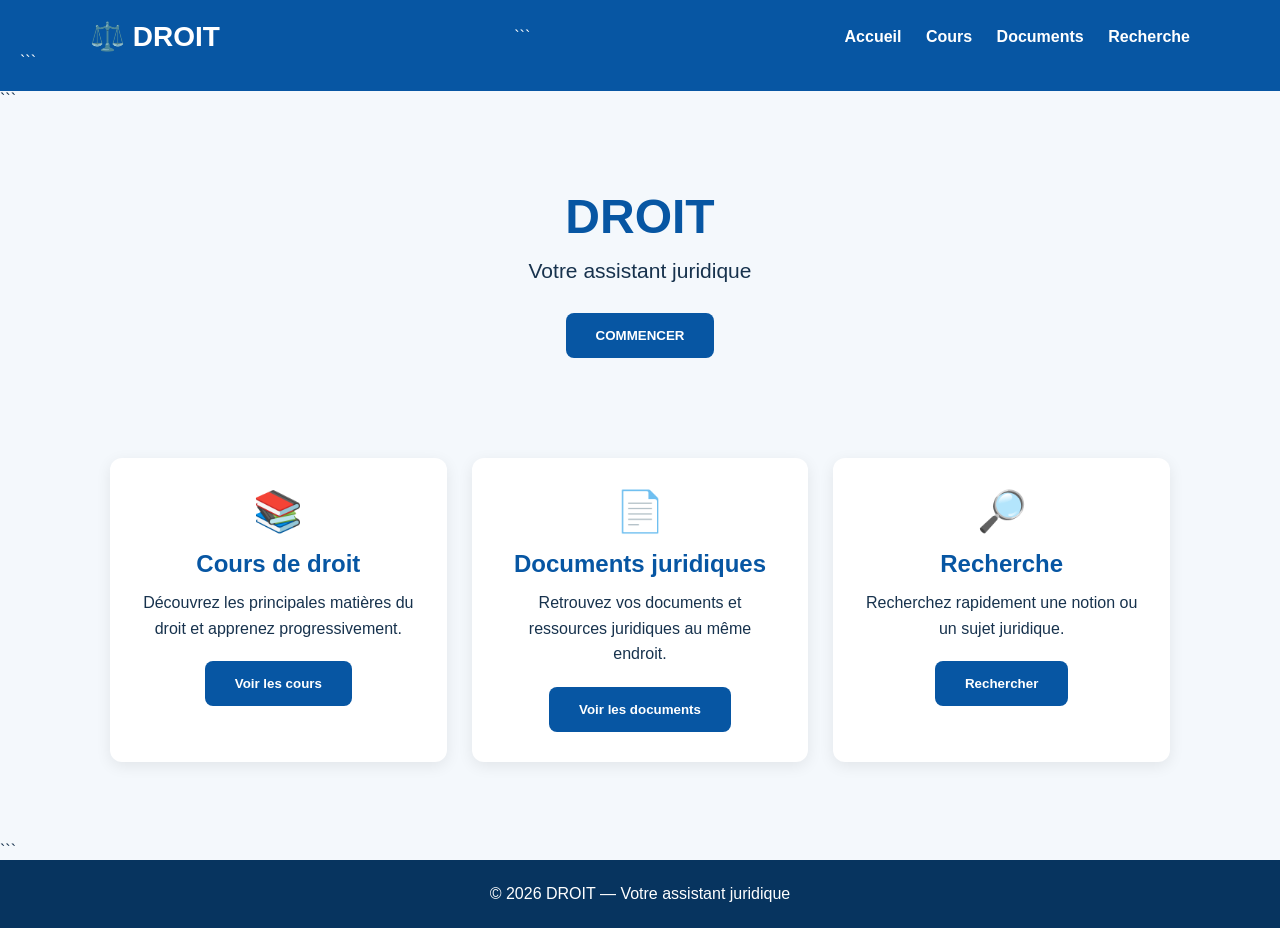
==== index.html @ 043af94f "Create index.html" ====
<!DOCTYPE html>

<html lang="fr">
<head>
  <meta charset="UTF-8">
  <meta name="viewport" content="width=device-width, initial-scale=1.0">
  <title>DROIT - Votre assistant juridique</title>

  <style>
    * {
      box-sizing: border-box;
      margin: 0;
      padding: 0;
    }

    body {
      font-family: Arial, sans-serif;
      background: #f4f8fc;
      color: #17324d;
    }

    header {
      background: #0756a3;
      color: white;
      padding: 20px;
    }

    nav {
      max-width: 1100px;
      margin: auto;
      display: flex;
      justify-content: space-between;
      align-items: center;
    }

    .logo {
      font-size: 28px;
      font-weight: bold;
    }

    nav a {
      color: white;
      text-decoration: none;
      margin-left: 20px;
      font-weight: bold;
    }

    .hero {
      max-width: 1100px;
      margin: auto;
      padding: 80px 20px;
      text-align: center;
    }

    .hero h1 {
      font-size: 48px;
      color: #0756a3;
      margin-bottom: 15px;
    }

    .hero p {
      font-size: 21px;
      margin-bottom: 30px;
    }

    .button {
      display: inline-block;
      background: #0756a3;
      color: white;
      padding: 15px 30px;
      border-radius: 8px;
      text-decoration: none;
      font-weight: bold;
      cursor: pointer;
      border: none;
    }

    .button:hover {
      background: #043d75;
    }

    .sections {
      max-width: 1100px;
      margin: 0 auto 60px;
      padding: 20px;
      display: grid;
      grid-template-columns: repeat(3, 1fr);
      gap: 25px;
    }

    .card {
      background: white;
      padding: 30px;
      border-radius: 12px;
      box-shadow: 0 4px 15px rgba(0,0,0,0.08);
      text-align: center;
    }

    .card .icon {
      font-size: 40px;
      margin-bottom: 15px;
    }

    .card h2 {
      color: #0756a3;
      margin-bottom: 12px;
    }

    .card p {
      line-height: 1.6;
      margin-bottom: 20px;
    }

    footer {
      background: #07345f;
      color: white;
      text-align: center;
      padding: 25px;
    }

    @media (max-width: 700px) {
      nav {
        flex-direction: column;
        gap: 15px;
      }

      nav a {
        margin: 0 8px;
      }

      .hero {
        padding: 55px 20px;
      }

      .hero h1 {
        font-size: 36px;
      }

      .hero p {
        font-size: 18px;
      }

      .sections {
        grid-template-columns: 1fr;
      }
    }
  </style>

</head>

<body>

  <header>
    <nav>
      <div class="logo">⚖️ DROIT</div>

```
  <div>
    <a href="#accueil">Accueil</a>
    <a href="#cours">Cours</a>
    <a href="#documents">Documents</a>
    <a href="#recherche">Recherche</a>
  </div>
</nav>
```

  </header>

  <main>

```
<section class="hero" id="accueil">
  <h1>DROIT</h1>
  <p>Votre assistant juridique</p>

  <button class="button" onclick="commencer()">
    COMMENCER
  </button>
</section>

<section class="sections" id="cours">

  <div class="card">
    <div class="icon">📚</div>
    <h2>Cours de droit</h2>
    <p>
      Découvrez les principales matières du droit
      et apprenez progressivement.
    </p>
    <button class="button" onclick="message('Les cours de droit arrivent bientôt.')">
      Voir les cours
    </button>
  </div>

  <div class="card" id="documents">
    <div class="icon">📄</div>
    <h2>Documents juridiques</h2>
    <p>
      Retrouvez vos documents et ressources juridiques
      au même endroit.
    </p>
    <button class="button" onclick="message('Les documents juridiques arrivent bientôt.')">
      Voir les documents
    </button>
  </div>

  <div class="card" id="recherche">
    <div class="icon">🔎</div>
    <h2>Recherche</h2>
    <p>
      Recherchez rapidement une notion ou un sujet
      juridique.
    </p>
    <button class="button" onclick="message('La recherche sera disponible bientôt.')">
      Rechercher
    </button>
  </div>

</section>
```

  </main>

  <footer>
    <p>© 2026 DROIT — Votre assistant juridique</p>
  </footer>

  <script>
    function commencer() {
      document.getElementById("cours").scrollIntoView({
        behavior: "smooth"
      });
    }

    function message(texte) {
      alert(texte);
    }
  </script>

</body>
</html>
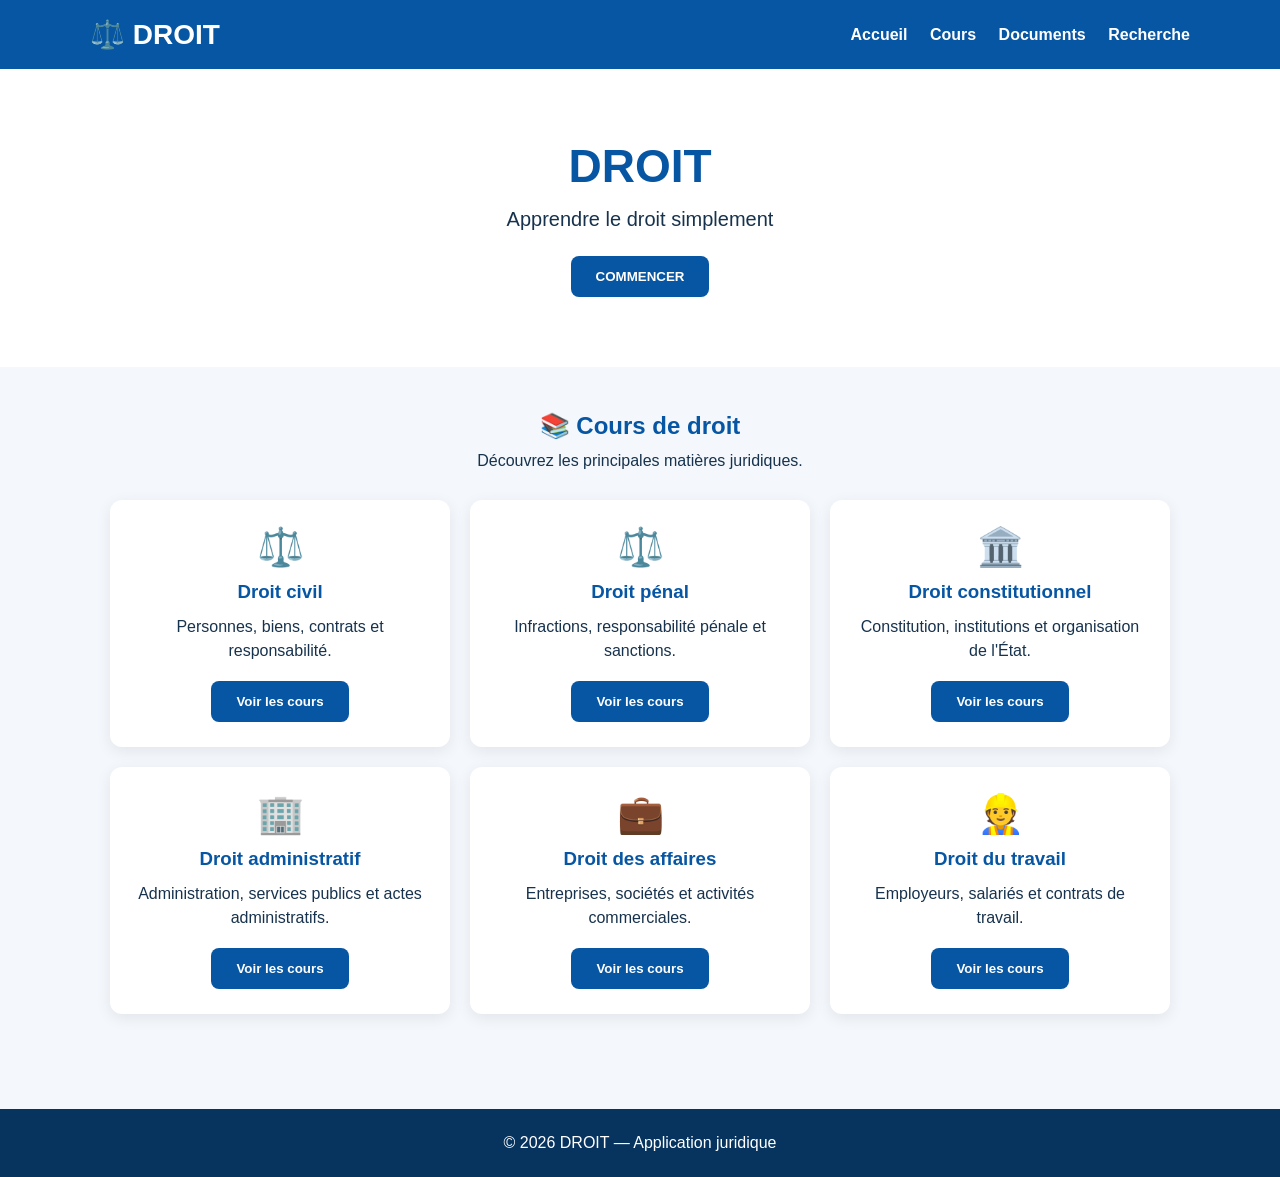
==== commit 948137fc: "Update index.html" ====
--- a/index.html
+++ b/index.html
@@ -2,240 +2,497 @@
 
 <html lang="fr">
 <head>
-  <meta charset="UTF-8">
-  <meta name="viewport" content="width=device-width, initial-scale=1.0">
-  <title>DROIT - Votre assistant juridique</title>
-
-  <style>
-    * {
-      box-sizing: border-box;
-      margin: 0;
-      padding: 0;
-    }
-
-    body {
-      font-family: Arial, sans-serif;
-      background: #f4f8fc;
-      color: #17324d;
-    }
-
-    header {
-      background: #0756a3;
-      color: white;
-      padding: 20px;
-    }
-
-    nav {
-      max-width: 1100px;
-      margin: auto;
-      display: flex;
-      justify-content: space-between;
-      align-items: center;
-    }
-
-    .logo {
-      font-size: 28px;
-      font-weight: bold;
-    }
-
-    nav a {
-      color: white;
-      text-decoration: none;
-      margin-left: 20px;
-      font-weight: bold;
-    }
-
-    .hero {
-      max-width: 1100px;
-      margin: auto;
-      padding: 80px 20px;
-      text-align: center;
-    }
-
-    .hero h1 {
-      font-size: 48px;
-      color: #0756a3;
-      margin-bottom: 15px;
-    }
-
-    .hero p {
-      font-size: 21px;
-      margin-bottom: 30px;
-    }
-
-    .button {
-      display: inline-block;
-      background: #0756a3;
-      color: white;
-      padding: 15px 30px;
-      border-radius: 8px;
-      text-decoration: none;
-      font-weight: bold;
-      cursor: pointer;
-      border: none;
-    }
-
-    .button:hover {
-      background: #043d75;
-    }
-
-    .sections {
-      max-width: 1100px;
-      margin: 0 auto 60px;
-      padding: 20px;
-      display: grid;
-      grid-template-columns: repeat(3, 1fr);
-      gap: 25px;
-    }
-
-    .card {
-      background: white;
-      padding: 30px;
-      border-radius: 12px;
-      box-shadow: 0 4px 15px rgba(0,0,0,0.08);
-      text-align: center;
-    }
-
-    .card .icon {
-      font-size: 40px;
-      margin-bottom: 15px;
-    }
-
-    .card h2 {
-      color: #0756a3;
-      margin-bottom: 12px;
-    }
-
-    .card p {
-      line-height: 1.6;
-      margin-bottom: 20px;
-    }
-
-    footer {
-      background: #07345f;
-      color: white;
-      text-align: center;
-      padding: 25px;
-    }
-
-    @media (max-width: 700px) {
-      nav {
-        flex-direction: column;
-        gap: 15px;
-      }
-
-      nav a {
-        margin: 0 8px;
-      }
-
-      .hero {
-        padding: 55px 20px;
-      }
-
-      .hero h1 {
-        font-size: 36px;
-      }
-
-      .hero p {
-        font-size: 18px;
-      }
-
-      .sections {
-        grid-template-columns: 1fr;
-      }
-    }
-  </style>
+<meta charset="UTF-8">
+<meta name="viewport" content="width=device-width, initial-scale=1.0">
+<title>DROIT - Apprendre le droit</title>
+
+<style>
+* {
+  box-sizing: border-box;
+  margin: 0;
+  padding: 0;
+}
+
+body {
+  font-family: Arial, sans-serif;
+  background: #f4f8fc;
+  color: #17324d;
+}
+
+header {
+  background: #0756a3;
+  color: white;
+  padding: 18px 20px;
+}
+
+nav {
+  max-width: 1100px;
+  margin: auto;
+  display: flex;
+  justify-content: space-between;
+  align-items: center;
+}
+
+.logo {
+  font-size: 28px;
+  font-weight: bold;
+}
+
+nav a {
+  color: white;
+  text-decoration: none;
+  margin-left: 18px;
+  font-weight: bold;
+  cursor: pointer;
+}
+
+.hero {
+  text-align: center;
+  padding: 70px 20px;
+  background: white;
+}
+
+.hero h1 {
+  color: #0756a3;
+  font-size: 46px;
+  margin-bottom: 15px;
+}
+
+.hero p {
+  font-size: 20px;
+  margin-bottom: 25px;
+}
+
+.button {
+  background: #0756a3;
+  color: white;
+  border: none;
+  padding: 13px 25px;
+  border-radius: 8px;
+  font-weight: bold;
+  cursor: pointer;
+}
+
+.button:hover {
+  background: #043d75;
+}
+
+.page {
+  max-width: 1100px;
+  margin: auto;
+  padding: 45px 20px;
+}
+
+.page h2 {
+  color: #0756a3;
+  text-align: center;
+  margin-bottom: 12px;
+}
+
+.page-intro {
+  text-align: center;
+  margin-bottom: 30px;
+}
+
+.subjects {
+  display: grid;
+  grid-template-columns: repeat(3, 1fr);
+  gap: 20px;
+}
+
+.card {
+  background: white;
+  padding: 25px;
+  border-radius: 12px;
+  box-shadow: 0 4px 15px rgba(0,0,0,0.08);
+  text-align: center;
+}
+
+.card .icon {
+  font-size: 38px;
+  margin-bottom: 12px;
+}
+
+.card h3 {
+  color: #0756a3;
+  margin-bottom: 12px;
+}
+
+.card p {
+  line-height: 1.5;
+  margin-bottom: 18px;
+}
+
+.course {
+  display: none;
+  background: white;
+  padding: 30px;
+  border-radius: 12px;
+  box-shadow: 0 4px 15px rgba(0,0,0,0.08);
+}
+
+.course h2 {
+  text-align: left;
+}
+
+.chapter {
+  border-left: 4px solid #0756a3;
+  padding: 15px;
+  margin: 15px 0;
+  background: #f4f8fc;
+  border-radius: 6px;
+}
+
+.chapter h3 {
+  color: #0756a3;
+  margin-bottom: 8px;
+}
+
+.search {
+  max-width: 600px;
+  margin: 0 auto 30px;
+  display: flex;
+}
+
+.search input {
+  flex: 1;
+  padding: 14px;
+  border: 1px solid #ccc;
+  border-radius: 8px 0 0 8px;
+  font-size: 16px;
+}
+
+.search button {
+  border-radius: 0 8px 8px 0;
+}
+
+footer {
+  background: #07345f;
+  color: white;
+  text-align: center;
+  padding: 25px;
+  margin-top: 50px;
+}
+
+@media (max-width: 750px) {
+
+  nav {
+    flex-direction: column;
+    gap: 15px;
+  }
+
+  nav a {
+    margin: 0 7px;
+  }
+
+  .hero h1 {
+    font-size: 36px;
+  }
+
+  .subjects {
+    grid-template-columns: 1fr;
+  }
+
+  .search {
+    flex-direction: column;
+  }
+
+  .search input,
+  .search button {
+    border-radius: 8px;
+    width: 100%;
+    margin-bottom: 8px;
+  }
+}
+</style>
 
 </head>
 
 <body>
 
-  <header>
-    <nav>
-      <div class="logo">⚖️ DROIT</div>
-
-```
-  <div>
-    <a href="#accueil">Accueil</a>
-    <a href="#cours">Cours</a>
-    <a href="#documents">Documents</a>
-    <a href="#recherche">Recherche</a>
-  </div>
+<header>
+<nav>
+<div class="logo">⚖️ DROIT</div>
+
+<div>
+<a onclick="accueil()">Accueil</a>
+<a onclick="cours()">Cours</a>
+<a onclick="documents()">Documents</a>
+<a onclick="recherche()">Recherche</a>
+</div>
+
 </nav>
-```
-
-  </header>
-
-  <main>
-
-```
+</header>
+
+<main>
+
 <section class="hero" id="accueil">
-  <h1>DROIT</h1>
-  <p>Votre assistant juridique</p>
-
-  <button class="button" onclick="commencer()">
-    COMMENCER
-  </button>
+<h1>DROIT</h1>
+<p>Apprendre le droit simplement</p>
+
+<button class="button" onclick="cours()">
+COMMENCER
+</button>
 </section>
 
-<section class="sections" id="cours">
-
-  <div class="card">
-    <div class="icon">📚</div>
-    <h2>Cours de droit</h2>
-    <p>
-      Découvrez les principales matières du droit
-      et apprenez progressivement.
-    </p>
-    <button class="button" onclick="message('Les cours de droit arrivent bientôt.')">
-      Voir les cours
+<section class="page" id="coursPage">
+
+<h2>📚 Cours de droit</h2>
+
+<p class="page-intro">
+Découvrez les principales matières juridiques.
+</p>
+
+<div class="subjects">
+
+<div class="card">
+<div class="icon">⚖️</div>
+<h3>Droit civil</h3>
+<p>Personnes, biens, contrats et responsabilité.</p>
+<button class="button" onclick="ouvrirCours('civil')">Voir les cours</button>
+</div>
+
+<div class="card">
+<div class="icon">⚖️</div>
+<h3>Droit pénal</h3>
+<p>Infractions, responsabilité pénale et sanctions.</p>
+<button class="button" onclick="ouvrirCours('penal')">Voir les cours</button>
+</div>
+
+<div class="card">
+<div class="icon">🏛️</div>
+<h3>Droit constitutionnel</h3>
+<p>Constitution, institutions et organisation de l'État.</p>
+<button class="button" onclick="ouvrirCours('constitutionnel')">Voir les cours</button>
+</div>
+
+<div class="card">
+<div class="icon">🏢</div>
+<h3>Droit administratif</h3>
+<p>Administration, services publics et actes administratifs.</p>
+<button class="button" onclick="ouvrirCours('administratif')">Voir les cours</button>
+</div>
+
+<div class="card">
+<div class="icon">💼</div>
+<h3>Droit des affaires</h3>
+<p>Entreprises, sociétés et activités commerciales.</p>
+<button class="button" onclick="ouvrirCours('affaires')">Voir les cours</button>
+</div>
+
+<div class="card">
+<div class="icon">👷</div>
+<h3>Droit du travail</h3>
+<p>Employeurs, salariés et contrats de travail.</p>
+<button class="button" onclick="ouvrirCours('travail')">Voir les cours</button>
+</div>
+
+</div>
+
+<div class="course" id="courseDetail"></div>
+
+</section>
+
+<section class="page" id="documentsPage" style="display:none;">
+
+<h2>📄 Documents juridiques</h2>
+
+<p class="page-intro">
+Cette section permettra bientôt de consulter des documents juridiques.
+</p>
+
+<div class="card">
+<p>
+Nous ajouterons progressivement des documents et références
+juridiques vérifiés.
+</p>
+</div>
+
+</section>
+
+<section class="page" id="recherchePage" style="display:none;">
+
+<h2>🔎 Recherche juridique</h2>
+
+<p class="page-intro">
+Recherchez une matière ou une notion juridique.
+</p>
+
+<div class="search">
+<input id="searchInput" type="text" placeholder="Exemple : contrat, responsabilité...">
+<button class="button" onclick="rechercher()">Rechercher</button>
+</div>
+
+<div id="resultatRecherche"></div>
+
+</section>
+
+</main>
+
+<footer>
+<p>© 2026 DROIT — Application juridique</p>
+</footer>
+
+<script>
+
+function cacherPages() {
+  document.getElementById("accueil").style.display = "none";
+  document.getElementById("coursPage").style.display = "none";
+  document.getElementById("documentsPage").style.display = "none";
+  document.getElementById("recherchePage").style.display = "none";
+}
+
+function accueil() {
+  cacherPages();
+  document.getElementById("accueil").style.display = "block";
+  window.scrollTo(0,0);
+}
+
+function cours() {
+  cacherPages();
+  document.getElementById("coursPage").style.display = "block";
+  window.scrollTo(0,0);
+}
+
+function documents() {
+  cacherPages();
+  document.getElementById("documentsPage").style.display = "block";
+  window.scrollTo(0,0);
+}
+
+function recherche() {
+  cacherPages();
+  document.getElementById("recherchePage").style.display = "block";
+  window.scrollTo(0,0);
+}
+
+function ouvrirCours(matiere) {
+
+  const detail = document.getElementById("courseDetail");
+
+  let titre = "";
+  let chapitres = [];
+
+  if (matiere === "civil") {
+    titre = "⚖️ Droit civil";
+    chapitres = [
+      "Introduction au droit civil",
+      "Les personnes",
+      "Les biens",
+      "Les obligations",
+      "Les contrats",
+      "La responsabilité civile"
+    ];
+  }
+
+  if (matiere === "penal") {
+    titre = "⚖️ Droit pénal";
+    chapitres = [
+      "Introduction au droit pénal",
+      "Les infractions",
+      "La responsabilité pénale",
+      "Les sanctions",
+      "La procédure pénale"
+    ];
+  }
+
+  if (matiere === "constitutionnel") {
+    titre = "🏛️ Droit constitutionnel";
+    chapitres = [
+      "Introduction au droit constitutionnel",
+      "La Constitution",
+      "Les institutions",
+      "Les pouvoirs de l'État",
+      "Les droits fondamentaux"
+    ];
+  }
+
+  if (matiere === "administratif") {
+    titre = "🏢 Droit administratif";
+    chapitres = [
+      "Introduction au droit administratif",
+      "L'administration",
+      "Les services publics",
+      "Les actes administratifs",
+      "Le contentieux administratif"
+    ];
+  }
+
+  if (matiere === "affaires") {
+    titre = "💼 Droit des affaires";
+    chapitres = [
+      "Introduction au droit des affaires",
+      "Le commerçant",
+      "Les sociétés",
+      "Les contrats commerciaux",
+      "Les activités commerciales"
+    ];
+  }
+
+  if (matiere === "travail") {
+    titre = "👷 Droit du travail";
+    chapitres = [
+      "Introduction au droit du travail",
+      "Le contrat de travail",
+      "Les droits du salarié",
+      "Les obligations de l'employeur",
+      "La fin du contrat de travail"
+    ];
+  }
+
+  let html = "<h2>" + titre + "</h2>";
+
+  html += "<p>Voici les principaux chapitres de cette matière.</p>";
+
+  chapitres.forEach(function(chapitre, index) {
+    html += `
+      <div class="chapter">
+        <h3>Chapitre ${index + 1}</h3>
+        <p>${chapitre}</p>
+        <button class="button" onclick="alert('Le contenu détaillé de ce chapitre sera ajouté prochainement.')">
+          Ouvrir
+        </button>
+      </div>
+    `;
+  });
+
+  html += `
+    <button class="button" onclick="fermerCours()">
+      ← Retour aux matières
     </button>
-  </div>
-
-  <div class="card" id="documents">
-    <div class="icon">📄</div>
-    <h2>Documents juridiques</h2>
-    <p>
-      Retrouvez vos documents et ressources juridiques
-      au même endroit.
-    </p>
-    <button class="button" onclick="message('Les documents juridiques arrivent bientôt.')">
-      Voir les documents
-    </button>
-  </div>
-
-  <div class="card" id="recherche">
-    <div class="icon">🔎</div>
-    <h2>Recherche</h2>
-    <p>
-      Recherchez rapidement une notion ou un sujet
-      juridique.
-    </p>
-    <button class="button" onclick="message('La recherche sera disponible bientôt.')">
-      Rechercher
-    </button>
-  </div>
-
-</section>
-```
-
-  </main>
-
-  <footer>
-    <p>© 2026 DROIT — Votre assistant juridique</p>
-  </footer>
-
-  <script>
-    function commencer() {
-      document.getElementById("cours").scrollIntoView({
-        behavior: "smooth"
-      });
-    }
-
-    function message(texte) {
-      alert(texte);
-    }
-  </script>
+  `;
+
+  detail.innerHTML = html;
+  detail.style.display = "block";
+
+  detail.scrollIntoView({behavior:"smooth"});
+}
+
+function fermerCours() {
+  document.getElementById("courseDetail").style.display = "none";
+}
+
+function rechercher() {
+
+  const texte = document.getElementById("searchInput").value.trim();
+
+  const resultat = document.getElementById("resultatRecherche");
+
+  if (texte === "") {
+    resultat.innerHTML = "<div class='card'><p>Veuillez écrire une recherche.</p></div>";
+    return;
+  }
+
+  resultat.innerHTML = `
+    <div class="card">
+      <h3>🔎 Recherche</h3>
+      <p>Vous avez recherché : <strong>${texte}</strong></p>
+      <p>La recherche juridique complète sera développée dans une prochaine version.</p>
+    </div>
+  `;
+}
+
+</script>
 
 </body>
 </html>
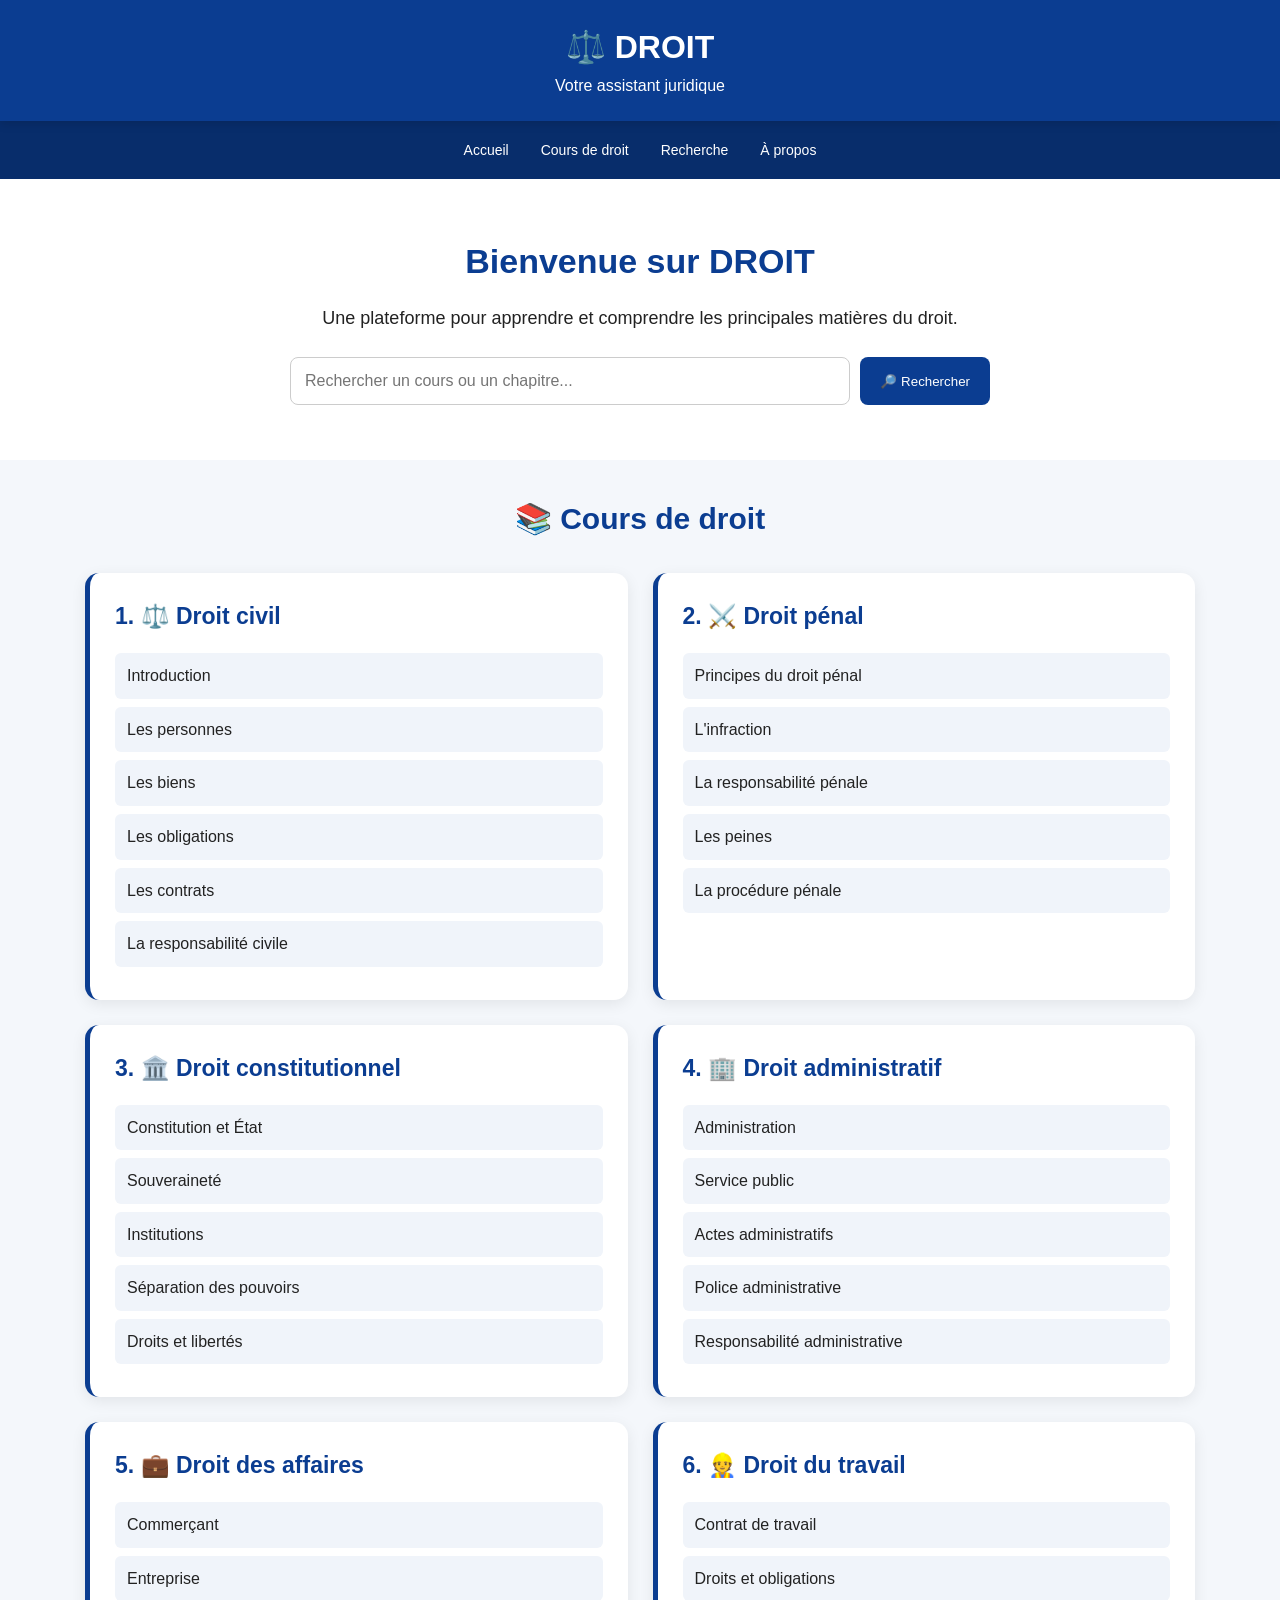
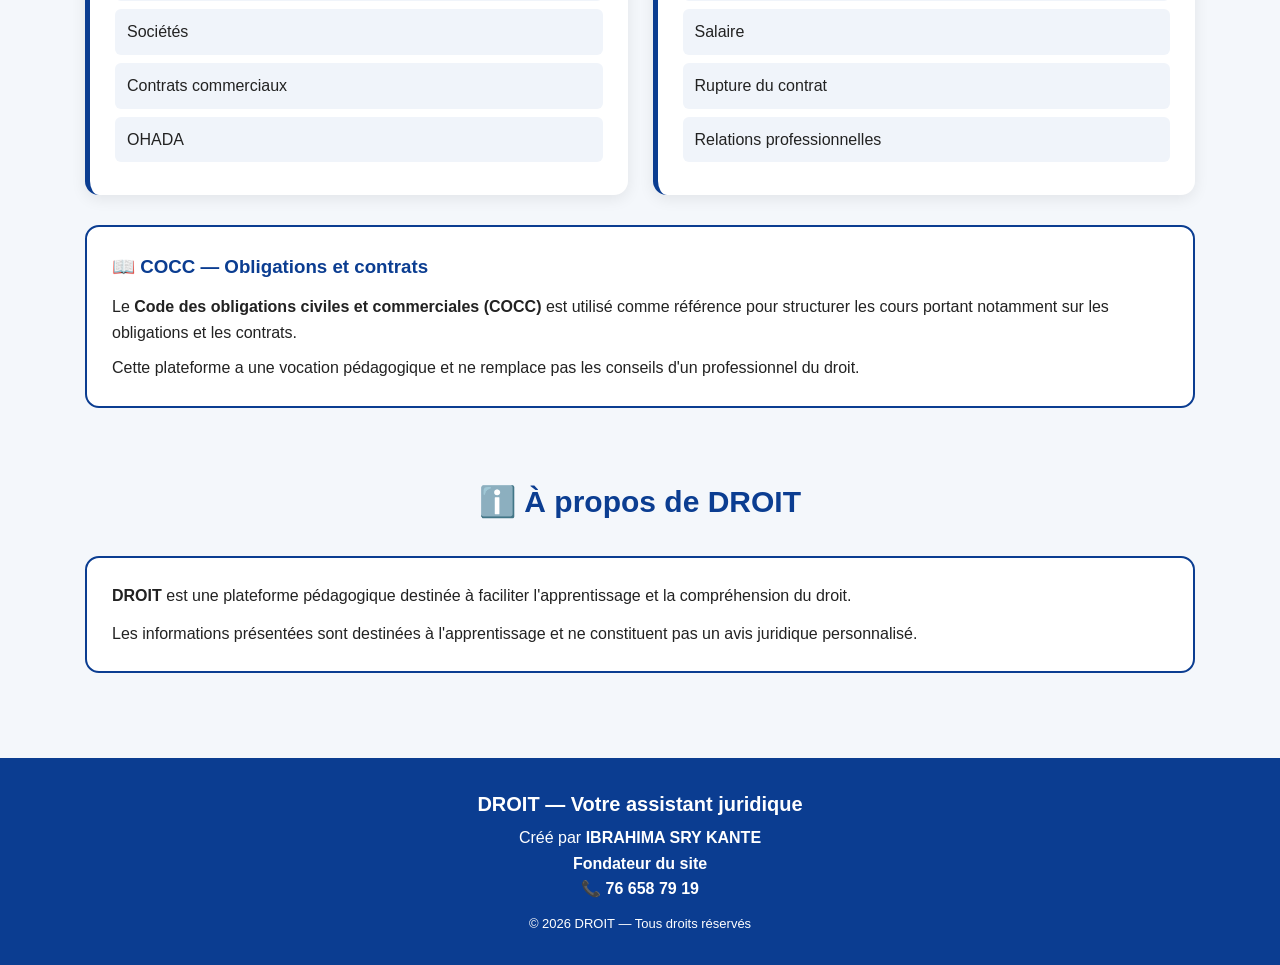
==== commit c0c7dc85: "Update index.html" ====
--- a/index.html
+++ b/index.html
@@ -1,496 +1,987 @@
 <!DOCTYPE html>
-
 <html lang="fr">
 <head>
 <meta charset="UTF-8">
 <meta name="viewport" content="width=device-width, initial-scale=1.0">
-<title>DROIT - Apprendre le droit</title>
+
+<title>DROIT - Votre assistant juridique</title>
 
 <style>
 * {
-  box-sizing: border-box;
-  margin: 0;
-  padding: 0;
+    box-sizing: border-box;
+    margin: 0;
+    padding: 0;
 }
 
 body {
-  font-family: Arial, sans-serif;
-  background: #f4f8fc;
-  color: #17324d;
-}
-
+    font-family: Arial, Helvetica, sans-serif;
+    background: #f4f7fb;
+    color: #222;
+    line-height: 1.6;
+}
+
+/* HEADER */
 header {
-  background: #0756a3;
-  color: white;
-  padding: 18px 20px;
-}
-
+    background: #0b3d91;
+    color: white;
+    padding: 22px 15px;
+    text-align: center;
+    position: sticky;
+    top: 0;
+    z-index: 1000;
+    box-shadow: 0 2px 10px rgba(0,0,0,0.15);
+}
+
+header h1 {
+    font-size: 32px;
+}
+
+header p {
+    font-size: 16px;
+}
+
+/* NAVIGATION */
 nav {
-  max-width: 1100px;
-  margin: auto;
-  display: flex;
-  justify-content: space-between;
-  align-items: center;
-}
-
-.logo {
-  font-size: 28px;
-  font-weight: bold;
+    background: #082d6b;
+    display: flex;
+    justify-content: center;
+    flex-wrap: wrap;
+    gap: 8px;
+    padding: 10px;
 }
 
 nav a {
-  color: white;
-  text-decoration: none;
-  margin-left: 18px;
-  font-weight: bold;
-  cursor: pointer;
-}
-
+    color: white;
+    text-decoration: none;
+    padding: 8px 12px;
+    border-radius: 6px;
+    font-size: 14px;
+}
+
+nav a:hover {
+    background: #0b3d91;
+}
+
+/* HERO */
 .hero {
-  text-align: center;
-  padding: 70px 20px;
-  background: white;
-}
-
-.hero h1 {
-  color: #0756a3;
-  font-size: 46px;
-  margin-bottom: 15px;
+    background: white;
+    text-align: center;
+    padding: 55px 20px;
+}
+
+.hero h2 {
+    color: #0b3d91;
+    font-size: 34px;
+    margin-bottom: 15px;
 }
 
 .hero p {
-  font-size: 20px;
-  margin-bottom: 25px;
-}
-
-.button {
-  background: #0756a3;
-  color: white;
-  border: none;
-  padding: 13px 25px;
-  border-radius: 8px;
-  font-weight: bold;
-  cursor: pointer;
-}
-
-.button:hover {
-  background: #043d75;
-}
-
-.page {
-  max-width: 1100px;
-  margin: auto;
-  padding: 45px 20px;
-}
-
-.page h2 {
-  color: #0756a3;
-  text-align: center;
-  margin-bottom: 12px;
-}
-
-.page-intro {
-  text-align: center;
-  margin-bottom: 30px;
-}
-
+    max-width: 750px;
+    margin: auto;
+    font-size: 18px;
+}
+
+/* RECHERCHE */
+.search-box {
+    max-width: 700px;
+    margin: 25px auto 0;
+    display: flex;
+    gap: 10px;
+}
+
+.search-box input {
+    flex: 1;
+    padding: 14px;
+    border: 1px solid #ccc;
+    border-radius: 8px;
+    font-size: 16px;
+}
+
+.search-box button {
+    background: #0b3d91;
+    color: white;
+    border: none;
+    padding: 14px 20px;
+    border-radius: 8px;
+    cursor: pointer;
+}
+
+/* CONTENU */
+.container {
+    max-width: 1150px;
+    margin: auto;
+    padding: 35px 20px;
+}
+
+.section-title {
+    text-align: center;
+    color: #0b3d91;
+    font-size: 30px;
+    margin-bottom: 30px;
+}
+
+/* MATIERES */
 .subjects {
-  display: grid;
-  grid-template-columns: repeat(3, 1fr);
-  gap: 20px;
-}
-
-.card {
-  background: white;
-  padding: 25px;
-  border-radius: 12px;
-  box-shadow: 0 4px 15px rgba(0,0,0,0.08);
-  text-align: center;
-}
-
-.card .icon {
-  font-size: 38px;
-  margin-bottom: 12px;
-}
-
-.card h3 {
-  color: #0756a3;
-  margin-bottom: 12px;
-}
-
-.card p {
-  line-height: 1.5;
-  margin-bottom: 18px;
-}
-
-.course {
-  display: none;
-  background: white;
-  padding: 30px;
-  border-radius: 12px;
-  box-shadow: 0 4px 15px rgba(0,0,0,0.08);
-}
-
-.course h2 {
-  text-align: left;
-}
-
+    display: grid;
+    grid-template-columns: repeat(2, 1fr);
+    gap: 25px;
+}
+
+.subject {
+    background: white;
+    border-radius: 14px;
+    padding: 25px;
+    box-shadow: 0 4px 15px rgba(0,0,0,0.08);
+    border-left: 5px solid #0b3d91;
+}
+
+.subject h3 {
+    color: #0b3d91;
+    font-size: 23px;
+    margin-bottom: 18px;
+}
+
+.subject ul {
+    list-style: none;
+}
+
+.subject li {
+    background: #f0f4fa;
+    margin: 8px 0;
+    padding: 10px 12px;
+    border-radius: 6px;
+    cursor: pointer;
+}
+
+.subject li:hover {
+    background: #dfe9f8;
+    color: #0b3d91;
+}
+
+/* COCC */
+.cocc {
+    margin-top: 30px;
+    background: #fff;
+    border-radius: 14px;
+    padding: 25px;
+    border: 2px solid #0b3d91;
+}
+
+.cocc h3 {
+    color: #0b3d91;
+    margin-bottom: 12px;
+}
+
+/* CHAPITRE */
 .chapter {
-  border-left: 4px solid #0756a3;
-  padding: 15px;
-  margin: 15px 0;
-  background: #f4f8fc;
-  border-radius: 6px;
+    display: none;
+    background: white;
+    margin-top: 30px;
+    padding: 30px;
+    border-radius: 14px;
+    box-shadow: 0 4px 15px rgba(0,0,0,0.08);
+}
+
+.chapter.active {
+    display: block;
+}
+
+.chapter h2 {
+    color: #0b3d91;
+    margin-bottom: 15px;
 }
 
 .chapter h3 {
-  color: #0756a3;
-  margin-bottom: 8px;
-}
-
-.search {
-  max-width: 600px;
-  margin: 0 auto 30px;
-  display: flex;
-}
-
-.search input {
-  flex: 1;
-  padding: 14px;
-  border: 1px solid #ccc;
-  border-radius: 8px 0 0 8px;
-  font-size: 16px;
-}
-
-.search button {
-  border-radius: 0 8px 8px 0;
-}
-
+    margin-top: 20px;
+    color: #333;
+}
+
+.back {
+    display: inline-block;
+    margin-top: 20px;
+    background: #0b3d91;
+    color: white;
+    padding: 10px 16px;
+    border-radius: 7px;
+    text-decoration: none;
+}
+
+/* FOOTER */
 footer {
-  background: #07345f;
-  color: white;
-  text-align: center;
-  padding: 25px;
-  margin-top: 50px;
-}
-
+    background: #0b3d91;
+    color: white;
+    text-align: center;
+    padding: 30px 15px;
+    margin-top: 50px;
+}
+
+footer .name {
+    font-size: 20px;
+    font-weight: bold;
+    margin-bottom: 5px;
+}
+
+footer a {
+    color: white;
+    text-decoration: none;
+    font-weight: bold;
+}
+
+/* MOBILE */
 @media (max-width: 750px) {
 
-  nav {
-    flex-direction: column;
-    gap: 15px;
-  }
-
-  nav a {
-    margin: 0 7px;
-  }
-
-  .hero h1 {
-    font-size: 36px;
-  }
-
-  .subjects {
-    grid-template-columns: 1fr;
-  }
-
-  .search {
-    flex-direction: column;
-  }
-
-  .search input,
-  .search button {
-    border-radius: 8px;
-    width: 100%;
-    margin-bottom: 8px;
-  }
+    header h1 {
+        font-size: 27px;
+    }
+
+    .hero h2 {
+        font-size: 27px;
+    }
+
+    .subjects {
+        grid-template-columns: 1fr;
+    }
+
+    .search-box {
+        flex-direction: column;
+    }
+
+    .search-box button {
+        width: 100%;
+    }
+
+    nav {
+        justify-content: flex-start;
+        overflow-x: auto;
+    }
 }
 </style>
-
 </head>
 
 <body>
 
+<!-- HEADER -->
 <header>
+    <h1>⚖️ DROIT</h1>
+    <p>Votre assistant juridique</p>
+</header>
+
+<!-- NAVIGATION -->
 <nav>
-<div class="logo">⚖️ DROIT</div>
-
-<div>
-<a onclick="accueil()">Accueil</a>
-<a onclick="cours()">Cours</a>
-<a onclick="documents()">Documents</a>
-<a onclick="recherche()">Recherche</a>
-</div>
-
+    <a href="#accueil">Accueil</a>
+    <a href="#cours">Cours de droit</a>
+    <a href="#recherche">Recherche</a>
+    <a href="#apropos">À propos</a>
 </nav>
-</header>
-
-<main>
-
+
+<!-- ACCUEIL -->
 <section class="hero" id="accueil">
-<h1>DROIT</h1>
-<p>Apprendre le droit simplement</p>
-
-<button class="button" onclick="cours()">
-COMMENCER
-</button>
+
+    <h2>Bienvenue sur DROIT</h2>
+
+    <p>
+        Une plateforme pour apprendre et comprendre les principales
+        matières du droit.
+    </p>
+
+    <div class="search-box" id="recherche">
+        <input
+            type="text"
+            id="searchInput"
+            placeholder="Rechercher un cours ou un chapitre..."
+            onkeyup="searchCourses()"
+        >
+
+        <button onclick="searchCourses()">
+            🔎 Rechercher
+        </button>
+    </div>
+
 </section>
 
-<section class="page" id="coursPage">
-
-<h2>📚 Cours de droit</h2>
-
-<p class="page-intro">
-Découvrez les principales matières juridiques.
-</p>
+<!-- COURS -->
+<main class="container" id="cours">
+
+<h2 class="section-title">
+    📚 Cours de droit
+</h2>
 
 <div class="subjects">
 
-<div class="card">
-<div class="icon">⚖️</div>
-<h3>Droit civil</h3>
-<p>Personnes, biens, contrats et responsabilité.</p>
-<button class="button" onclick="ouvrirCours('civil')">Voir les cours</button>
-</div>
-
-<div class="card">
-<div class="icon">⚖️</div>
-<h3>Droit pénal</h3>
-<p>Infractions, responsabilité pénale et sanctions.</p>
-<button class="button" onclick="ouvrirCours('penal')">Voir les cours</button>
-</div>
-
-<div class="card">
-<div class="icon">🏛️</div>
-<h3>Droit constitutionnel</h3>
-<p>Constitution, institutions et organisation de l'État.</p>
-<button class="button" onclick="ouvrirCours('constitutionnel')">Voir les cours</button>
-</div>
-
-<div class="card">
-<div class="icon">🏢</div>
-<h3>Droit administratif</h3>
-<p>Administration, services publics et actes administratifs.</p>
-<button class="button" onclick="ouvrirCours('administratif')">Voir les cours</button>
-</div>
-
-<div class="card">
-<div class="icon">💼</div>
-<h3>Droit des affaires</h3>
-<p>Entreprises, sociétés et activités commerciales.</p>
-<button class="button" onclick="ouvrirCours('affaires')">Voir les cours</button>
-</div>
-
-<div class="card">
-<div class="icon">👷</div>
-<h3>Droit du travail</h3>
-<p>Employeurs, salariés et contrats de travail.</p>
-<button class="button" onclick="ouvrirCours('travail')">Voir les cours</button>
-</div>
-
-</div>
-
-<div class="course" id="courseDetail"></div>
+<!-- 1 DROIT CIVIL -->
+<div class="subject">
+
+<h3>1. ⚖️ Droit civil</h3>
+
+<ul>
+<li onclick="showChapter('civil-intro')">
+    Introduction
+</li>
+
+<li onclick="showChapter('civil-personnes')">
+    Les personnes
+</li>
+
+<li onclick="showChapter('civil-biens')">
+    Les biens
+</li>
+
+<li onclick="showChapter('civil-obligations')">
+    Les obligations
+</li>
+
+<li onclick="showChapter('civil-contrats')">
+    Les contrats
+</li>
+
+<li onclick="showChapter('civil-responsabilite')">
+    La responsabilité civile
+</li>
+</ul>
+
+</div>
+
+
+<!-- 2 DROIT PENAL -->
+<div class="subject">
+
+<h3>2. ⚔️ Droit pénal</h3>
+
+<ul>
+
+<li onclick="showChapter('penal-principes')">
+    Principes du droit pénal
+</li>
+
+<li onclick="showChapter('penal-infraction')">
+    L'infraction
+</li>
+
+<li onclick="showChapter('penal-responsabilite')">
+    La responsabilité pénale
+</li>
+
+<li onclick="showChapter('penal-peines')">
+    Les peines
+</li>
+
+<li onclick="showChapter('penal-procedure')">
+    La procédure pénale
+</li>
+
+</ul>
+
+</div>
+
+
+<!-- 3 CONSTITUTIONNEL -->
+<div class="subject">
+
+<h3>3. 🏛️ Droit constitutionnel</h3>
+
+<ul>
+
+<li onclick="showChapter('constitution-etat')">
+    Constitution et État
+</li>
+
+<li onclick="showChapter('constitution-souverainete')">
+    Souveraineté
+</li>
+
+<li onclick="showChapter('constitution-institutions')">
+    Institutions
+</li>
+
+<li onclick="showChapter('constitution-pouvoirs')">
+    Séparation des pouvoirs
+</li>
+
+<li onclick="showChapter('constitution-droits')">
+    Droits et libertés
+</li>
+
+</ul>
+
+</div>
+
+
+<!-- 4 ADMINISTRATIF -->
+<div class="subject">
+
+<h3>4. 🏢 Droit administratif</h3>
+
+<ul>
+
+<li onclick="showChapter('admin-administration')">
+    Administration
+</li>
+
+<li onclick="showChapter('admin-service')">
+    Service public
+</li>
+
+<li onclick="showChapter('admin-actes')">
+    Actes administratifs
+</li>
+
+<li onclick="showChapter('admin-police')">
+    Police administrative
+</li>
+
+<li onclick="showChapter('admin-responsabilite')">
+    Responsabilité administrative
+</li>
+
+</ul>
+
+</div>
+
+
+<!-- 5 AFFAIRES -->
+<div class="subject">
+
+<h3>5. 💼 Droit des affaires</h3>
+
+<ul>
+
+<li onclick="showChapter('affaires-commercant')">
+    Commerçant
+</li>
+
+<li onclick="showChapter('affaires-entreprise')">
+    Entreprise
+</li>
+
+<li onclick="showChapter('affaires-societes')">
+    Sociétés
+</li>
+
+<li onclick="showChapter('affaires-contrats')">
+    Contrats commerciaux
+</li>
+
+<li onclick="showChapter('affaires-ohada')">
+    OHADA
+</li>
+
+</ul>
+
+</div>
+
+
+<!-- 6 TRAVAIL -->
+<div class="subject">
+
+<h3>6. 👷 Droit du travail</h3>
+
+<ul>
+
+<li onclick="showChapter('travail-contrat')">
+    Contrat de travail
+</li>
+
+<li onclick="showChapter('travail-droits')">
+    Droits et obligations
+</li>
+
+<li onclick="showChapter('travail-salaire')">
+    Salaire
+</li>
+
+<li onclick="showChapter('travail-rupture')">
+    Rupture du contrat
+</li>
+
+<li onclick="showChapter('travail-relations')">
+    Relations professionnelles
+</li>
+
+</ul>
+
+</div>
+
+</div>
+
+
+<!-- COCC -->
+<div class="cocc">
+
+<h3>📖 COCC — Obligations et contrats</h3>
+
+<p>
+Le <strong>Code des obligations civiles et commerciales (COCC)</strong>
+est utilisé comme référence pour structurer les cours portant notamment
+sur les obligations et les contrats.
+</p>
+
+<p style="margin-top:10px;">
+Cette plateforme a une vocation pédagogique et ne remplace pas
+les conseils d'un professionnel du droit.
+</p>
+
+</div>
+
+
+<!-- ===================== -->
+<!-- CHAPITRES -->
+<!-- ===================== -->
+
+<div id="civil-intro" class="chapter">
+<h2>Droit civil — Introduction</h2>
+<p>
+Le droit civil constitue une branche fondamentale du droit privé.
+Il organise notamment les relations entre les personnes, les biens,
+les obligations et les contrats.
+</p>
+<a class="back" href="#cours">← Retour aux cours</a>
+</div>
+
+
+<div id="civil-personnes" class="chapter">
+<h2>Droit civil — Les personnes</h2>
+<p>
+Ce chapitre étudie la personnalité juridique, les personnes physiques
+et morales ainsi que leurs principaux droits.
+</p>
+<a class="back" href="#cours">← Retour aux cours</a>
+</div>
+
+
+<div id="civil-biens" class="chapter">
+<h2>Droit civil — Les biens</h2>
+<p>
+Les biens sont les éléments susceptibles d'appropriation et présentant
+une valeur juridique. Ils peuvent notamment être distingués entre
+biens meubles et immeubles.
+</p>
+<a class="back" href="#cours">← Retour aux cours</a>
+</div>
+
+
+<div id="civil-obligations" class="chapter">
+<h2>Droit civil — Les obligations</h2>
+<p>
+Une obligation est un lien juridique en vertu duquel une personne peut
+être tenue d'accomplir une prestation au profit d'une autre.
+</p>
+<h3>COCC</h3>
+<p>
+Le COCC sert de base pour structurer l'étude des obligations civiles
+et commerciales dans le contexte juridique concerné.
+</p>
+<a class="back" href="#cours">← Retour aux cours</a>
+</div>
+
+
+<div id="civil-contrats" class="chapter">
+<h2>Droit civil — Les contrats</h2>
+<p>
+Le contrat est un accord de volontés destiné à produire des effets
+juridiques. L'étude porte notamment sur sa formation, son exécution
+et les conséquences de son inexécution.
+</p>
+<h3>COCC</h3>
+<p>
+Le COCC est utilisé comme référence pour l'organisation pédagogique
+de cette partie du cours.
+</p>
+<a class="back" href="#cours">← Retour aux cours</a>
+</div>
+
+
+<div id="civil-responsabilite" class="chapter">
+<h2>Droit civil — La responsabilité civile</h2>
+<p>
+La responsabilité civile concerne les mécanismes permettant de réparer
+un dommage lorsqu'une personne est juridiquement tenue d'en répondre.
+</p>
+<a class="back" href="#cours">← Retour aux cours</a>
+</div>
+
+
+<!-- PENAL -->
+
+<div id="penal-principes" class="chapter">
+<h2>Droit pénal — Principes du droit pénal</h2>
+<p>
+Étude des principes fondamentaux qui encadrent le droit pénal et
+l'application de la loi pénale.
+</p>
+<a class="back" href="#cours">← Retour aux cours</a>
+</div>
+
+
+<div id="penal-infraction" class="chapter">
+<h2>Droit pénal — L'infraction</h2>
+<p>
+L'infraction désigne un comportement interdit et sanctionné par
+la loi pénale. Ce chapitre présente ses principaux éléments.
+</p>
+<a class="back" href="#cours">← Retour aux cours</a>
+</div>
+
+
+<div id="penal-responsabilite" class="chapter">
+<h2>Droit pénal — La responsabilité pénale</h2>
+<p>
+La responsabilité pénale concerne les conditions dans lesquelles
+une personne peut être tenue responsable d'une infraction.
+</p>
+<a class="back" href="#cours">← Retour aux cours</a>
+</div>
+
+
+<div id="penal-peines" class="chapter">
+<h2>Droit pénal — Les peines</h2>
+<p>
+Les peines sont les sanctions prévues par le droit pénal pour
+réprimer les infractions.
+</p>
+<a class="back" href="#cours">← Retour aux cours</a>
+</div>
+
+
+<div id="penal-procedure" class="chapter">
+<h2>Droit pénal — La procédure pénale</h2>
+<p>
+La procédure pénale organise les différentes étapes permettant
+de rechercher, poursuivre et juger les infractions.
+</p>
+<a class="back" href="#cours">← Retour aux cours</a>
+</div>
+
+
+<!-- CONSTITUTIONNEL -->
+
+<div id="constitution-etat" class="chapter">
+<h2>Droit constitutionnel — Constitution et État</h2>
+<p>
+Étude de la Constitution, de son rôle dans l'organisation de l'État
+et du fonctionnement des institutions.
+</p>
+<a class="back" href="#cours">← Retour aux cours</a>
+</div>
+
+
+<div id="constitution-souverainete" class="chapter">
+<h2>Droit constitutionnel — Souveraineté</h2>
+<p>
+La souveraineté désigne le pouvoir suprême exercé dans le cadre
+de l'organisation politique de l'État.
+</p>
+<a class="back" href="#cours">← Retour aux cours</a>
+</div>
+
+
+<div id="constitution-institutions" class="chapter">
+<h2>Droit constitutionnel — Institutions</h2>
+<p>
+Présentation des principales institutions de l'État et de leurs
+rôles respectifs.
+</p>
+<a class="back" href="#cours">← Retour aux cours</a>
+</div>
+
+
+<div id="constitution-pouvoirs" class="chapter">
+<h2>Droit constitutionnel — Séparation des pouvoirs</h2>
+<p>
+La séparation des pouvoirs vise à organiser les fonctions de l'État
+et à éviter leur concentration excessive.
+</p>
+<a class="back" href="#cours">← Retour aux cours</a>
+</div>
+
+
+<div id="constitution-droits" class="chapter">
+<h2>Droit constitutionnel — Droits et libertés</h2>
+<p>
+Étude des principaux droits et libertés reconnus et protégés par
+l'ordre constitutionnel.
+</p>
+<a class="back" href="#cours">← Retour aux cours</a>
+</div>
+
+
+<!-- ADMINISTRATIF -->
+
+<div id="admin-administration" class="chapter">
+<h2>Droit administratif — Administration</h2>
+<p>
+L'administration regroupe les institutions et services chargés
+de mettre en œuvre les politiques publiques et les décisions de l'État.
+</p>
+<a class="back" href="#cours">← Retour aux cours</a>
+</div>
+
+
+<div id="admin-service" class="chapter">
+<h2>Droit administratif — Service public</h2>
+<p>
+Le service public correspond à une activité d'intérêt général
+prise en charge ou contrôlée par une personne publique selon
+les règles applicables.
+</p>
+<a class="back" href="#cours">← Retour aux cours</a>
+</div>
+
+
+<div id="admin-actes" class="chapter">
+<h2>Droit administratif — Actes administratifs</h2>
+<p>
+Les actes administratifs sont des décisions prises par
+l'administration dans l'exercice de ses compétences.
+</p>
+<a class="back" href="#cours">← Retour aux cours</a>
+</div>
+
+
+<div id="admin-police" class="chapter">
+<h2>Droit administratif — Police administrative</h2>
+<p>
+La police administrative vise notamment à préserver l'ordre public
+dans les conditions prévues par la loi.
+</p>
+<a class="back" href="#cours">← Retour aux cours</a>
+</div>
+
+
+<div id="admin-responsabilite" class="chapter">
+<h2>Droit administratif — Responsabilité administrative</h2>
+<p>
+Étude des règles relatives à la responsabilité de l'administration
+et à la réparation des dommages dans le cadre applicable.
+</p>
+<a class="back" href="#cours">← Retour aux cours</a>
+</div>
+
+
+<!-- AFFAIRES -->
+
+<div id="affaires-commercant" class="chapter">
+<h2>Droit des affaires — Commerçant</h2>
+<p>
+Étude de la notion de commerçant, des conditions d'accès à l'activité
+commerciale et des obligations liées à cette qualité.
+</p>
+<a class="back" href="#cours">← Retour aux cours</a>
+</div>
+
+
+<div id="affaires-entreprise" class="chapter">
+<h2>Droit des affaires — Entreprise</h2>
+<p>
+L'entreprise est étudiée à travers son activité, son organisation
+et son environnement juridique et économique.
+</p>
+<a class="back" href="#cours">← Retour aux cours</a>
+</div>
+
+
+<div id="affaires-societes" class="chapter">
+<h2>Droit des affaires — Sociétés</h2>
+<p>
+Étude des principales règles relatives à la création,
+au fonctionnement et à la vie des sociétés.
+</p>
+<a class="back" href="#cours">← Retour aux cours</a>
+</div>
+
+
+<div id="affaires-contrats" class="chapter">
+<h2>Droit des affaires — Contrats commerciaux</h2>
+<p>
+Les contrats commerciaux organisent les relations juridiques
+entre les acteurs économiques.
+</p>
+<a class="back" href="#cours">← Retour aux cours</a>
+</div>
+
+
+<div id="affaires-ohada" class="chapter">
+<h2>Droit des affaires — OHADA</h2>
+<p>
+L'OHADA vise à harmoniser le droit des affaires dans ses États membres.
+Cette partie présente les grands domaines du droit OHADA.
+</p>
+<a class="back" href="#cours">← Retour aux cours</a>
+</div>
+
+
+<!-- TRAVAIL -->
+
+<div id="travail-contrat" class="chapter">
+<h2>Droit du travail — Contrat de travail</h2>
+<p>
+Étude de la formation, des éléments et de l'exécution du contrat
+de travail.
+</p>
+<a class="back" href="#cours">← Retour aux cours</a>
+</div>
+
+
+<div id="travail-droits" class="chapter">
+<h2>Droit du travail — Droits et obligations</h2>
+<p>
+Présentation des principaux droits et obligations respectifs
+de l'employeur et du travailleur.
+</p>
+<a class="back" href="#cours">← Retour aux cours</a>
+</div>
+
+
+<div id="travail-salaire" class="chapter">
+<h2>Droit du travail — Salaire</h2>
+<p>
+Étude des règles relatives au salaire, à son paiement et aux
+principales protections applicables.
+</p>
+<a class="back" href="#cours">← Retour aux cours</a>
+</div>
+
+
+<div id="travail-rupture" class="chapter">
+<h2>Droit du travail — Rupture du contrat</h2>
+<p>
+Présentation des principales situations pouvant entraîner la fin
+du contrat de travail et de leurs conséquences.
+</p>
+<a class="back" href="#cours">← Retour aux cours</a>
+</div>
+
+
+<div id="travail-relations" class="chapter">
+<h2>Droit du travail — Relations professionnelles</h2>
+<p>
+Étude des relations entre travailleurs, employeurs et représentants
+dans le cadre professionnel.
+</p>
+<a class="back" href="#cours">← Retour aux cours</a>
+</div>
+
+
+</main>
+
+
+<!-- À PROPOS -->
+<section class="container" id="apropos">
+
+<h2 class="section-title">
+    ℹ️ À propos de DROIT
+</h2>
+
+<div class="cocc">
+
+<p>
+<strong>DROIT</strong> est une plateforme pédagogique destinée à
+faciliter l'apprentissage et la compréhension du droit.
+</p>
+
+<p style="margin-top:12px;">
+Les informations présentées sont destinées à l'apprentissage
+et ne constituent pas un avis juridique personnalisé.
+</p>
+
+</div>
 
 </section>
 
-<section class="page" id="documentsPage" style="display:none;">
-
-<h2>📄 Documents juridiques</h2>
-
-<p class="page-intro">
-Cette section permettra bientôt de consulter des documents juridiques.
-</p>
-
-<div class="card">
-<p>
-Nous ajouterons progressivement des documents et références
-juridiques vérifiés.
-</p>
-</div>
-
-</section>
-
-<section class="page" id="recherchePage" style="display:none;">
-
-<h2>🔎 Recherche juridique</h2>
-
-<p class="page-intro">
-Recherchez une matière ou une notion juridique.
-</p>
-
-<div class="search">
-<input id="searchInput" type="text" placeholder="Exemple : contrat, responsabilité...">
-<button class="button" onclick="rechercher()">Rechercher</button>
-</div>
-
-<div id="resultatRecherche"></div>
-
-</section>
-
-</main>
-
+
+<!-- FOOTER -->
 <footer>
-<p>© 2026 DROIT — Application juridique</p>
+
+<div class="name">
+    DROIT — Votre assistant juridique
+</div>
+
+<p>
+    Créé par <strong>IBRAHIMA SRY KANTE</strong>
+</p>
+
+<p>
+    <strong>Fondateur du site</strong>
+</p>
+
+<p>
+    📞 <a href="tel:+221766587919">
+        76 658 79 19
+    </a>
+</p>
+
+<p style="margin-top:12px; font-size:13px;">
+    © 2026 DROIT — Tous droits réservés
+</p>
+
 </footer>
 
+
 <script>
 
-function cacherPages() {
-  document.getElementById("accueil").style.display = "none";
-  document.getElementById("coursPage").style.display = "none";
-  document.getElementById("documentsPage").style.display = "none";
-  document.getElementById("recherchePage").style.display = "none";
-}
-
-function accueil() {
-  cacherPages();
-  document.getElementById("accueil").style.display = "block";
-  window.scrollTo(0,0);
-}
-
-function cours() {
-  cacherPages();
-  document.getElementById("coursPage").style.display = "block";
-  window.scrollTo(0,0);
-}
-
-function documents() {
-  cacherPages();
-  document.getElementById("documentsPage").style.display = "block";
-  window.scrollTo(0,0);
-}
-
-function recherche() {
-  cacherPages();
-  document.getElementById("recherchePage").style.display = "block";
-  window.scrollTo(0,0);
-}
-
-function ouvrirCours(matiere) {
-
-  const detail = document.getElementById("courseDetail");
-
-  let titre = "";
-  let chapitres = [];
-
-  if (matiere === "civil") {
-    titre = "⚖️ Droit civil";
-    chapitres = [
-      "Introduction au droit civil",
-      "Les personnes",
-      "Les biens",
-      "Les obligations",
-      "Les contrats",
-      "La responsabilité civile"
-    ];
-  }
-
-  if (matiere === "penal") {
-    titre = "⚖️ Droit pénal";
-    chapitres = [
-      "Introduction au droit pénal",
-      "Les infractions",
-      "La responsabilité pénale",
-      "Les sanctions",
-      "La procédure pénale"
-    ];
-  }
-
-  if (matiere === "constitutionnel") {
-    titre = "🏛️ Droit constitutionnel";
-    chapitres = [
-      "Introduction au droit constitutionnel",
-      "La Constitution",
-      "Les institutions",
-      "Les pouvoirs de l'État",
-      "Les droits fondamentaux"
-    ];
-  }
-
-  if (matiere === "administratif") {
-    titre = "🏢 Droit administratif";
-    chapitres = [
-      "Introduction au droit administratif",
-      "L'administration",
-      "Les services publics",
-      "Les actes administratifs",
-      "Le contentieux administratif"
-    ];
-  }
-
-  if (matiere === "affaires") {
-    titre = "💼 Droit des affaires";
-    chapitres = [
-      "Introduction au droit des affaires",
-      "Le commerçant",
-      "Les sociétés",
-      "Les contrats commerciaux",
-      "Les activités commerciales"
-    ];
-  }
-
-  if (matiere === "travail") {
-    titre = "👷 Droit du travail";
-    chapitres = [
-      "Introduction au droit du travail",
-      "Le contrat de travail",
-      "Les droits du salarié",
-      "Les obligations de l'employeur",
-      "La fin du contrat de travail"
-    ];
-  }
-
-  let html = "<h2>" + titre + "</h2>";
-
-  html += "<p>Voici les principaux chapitres de cette matière.</p>";
-
-  chapitres.forEach(function(chapitre, index) {
-    html += `
-      <div class="chapter">
-        <h3>Chapitre ${index + 1}</h3>
-        <p>${chapitre}</p>
-        <button class="button" onclick="alert('Le contenu détaillé de ce chapitre sera ajouté prochainement.')">
-          Ouvrir
-        </button>
-      </div>
-    `;
-  });
-
-  html += `
-    <button class="button" onclick="fermerCours()">
-      ← Retour aux matières
-    </button>
-  `;
-
-  detail.innerHTML = html;
-  detail.style.display = "block";
-
-  detail.scrollIntoView({behavior:"smooth"});
-}
-
-function fermerCours() {
-  document.getElementById("courseDetail").style.display = "none";
-}
-
-function rechercher() {
-
-  const texte = document.getElementById("searchInput").value.trim();
-
-  const resultat = document.getElementById("resultatRecherche");
-
-  if (texte === "") {
-    resultat.innerHTML = "<div class='card'><p>Veuillez écrire une recherche.</p></div>";
-    return;
-  }
-
-  resultat.innerHTML = `
-    <div class="card">
-      <h3>🔎 Recherche</h3>
-      <p>Vous avez recherché : <strong>${texte}</strong></p>
-      <p>La recherche juridique complète sera développée dans une prochaine version.</p>
-    </div>
-  `;
-}
+/* AFFICHER UN CHAPITRE */
+function showChapter(id) {
+
+    // Cacher tous les chapitres
+    const chapters = document.querySelectorAll(".chapter");
+
+    chapters.forEach(function(chapter) {
+        chapter.classList.remove("active");
+    });
+
+    // Afficher le chapitre choisi
+    const selected = document.getElementById(id);
+
+    if (selected) {
+        selected.classList.add("active");
+
+        selected.scrollIntoView({
+            behavior: "smooth",
+            block: "start"
+        });
+    }
+}
+
+
+/* RECHERCHE */
+function searchCourses() {
+
+    const input =
+        document.getElementById("searchInput").value.toLowerCase().trim();
+
+    const subjects =
+        document.querySelectorAll(".subject");
+
+    subjects.forEach(function(subject) {
+
+        const text =
+            subject.innerText.toLowerCase();
+
+        if (input === "" || text.includes(input)) {
+            subject.style.display = "";
+        } else {
+            subject.style.display = "none";
+        }
+
+    });
+
+}
+
+
+/* LIEN DE RETOUR */
+document.querySelectorAll(".back").forEach(function(button) {
+
+    button.addEventListener("click", function() {
+
+        const chapters =
+            document.querySelectorAll(".chapter");
+
+        chapters.forEach(function(chapter) {
+            chapter.classList.remove("active");
+        });
+
+    });
+
+});
 
 </script>
 
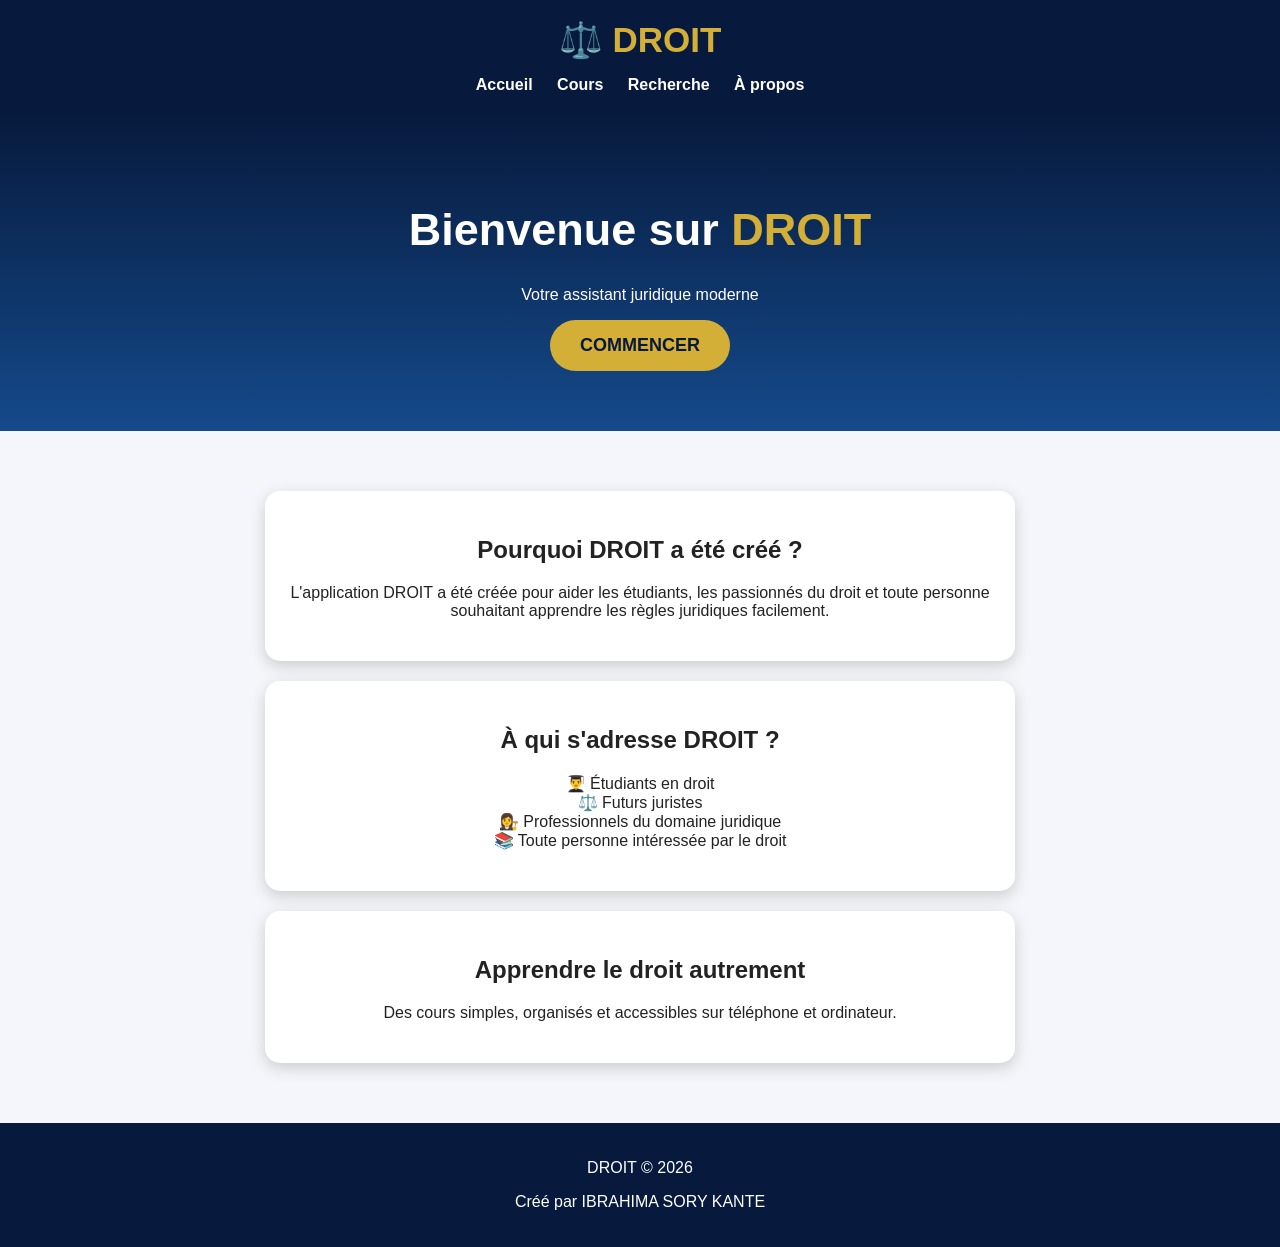
==== commit 335f89a1: "Refactor index.html for improved layout and styling Updated the styling and structure of the index.h" ====
--- a/index.html
+++ b/index.html
@@ -7,880 +7,163 @@
 <title>DROIT - Votre assistant juridique</title>
 
 <style>
-* {
-    box-sizing: border-box;
-    margin: 0;
-    padding: 0;
+body{
+    margin:0;
+    font-family:Arial, sans-serif;
+    background:#f4f6fb;
+    color:#222;
 }
 
-body {
-    font-family: Arial, Helvetica, sans-serif;
-    background: #f4f7fb;
-    color: #222;
-    line-height: 1.6;
+header{
+    background:#071a3d;
+    color:white;
+    padding:20px;
+    text-align:center;
 }
 
-/* HEADER */
-header {
-    background: #0b3d91;
-    color: white;
-    padding: 22px 15px;
-    text-align: center;
-    position: sticky;
-    top: 0;
-    z-index: 1000;
-    box-shadow: 0 2px 10px rgba(0,0,0,0.15);
+.logo{
+    font-size:35px;
+    color:#d4af37;
+    font-weight:bold;
 }
 
-header h1 {
-    font-size: 32px;
+nav{
+    margin-top:15px;
 }
 
-header p {
-    font-size: 16px;
+nav a{
+    color:white;
+    text-decoration:none;
+    margin:10px;
+    font-weight:bold;
 }
 
-/* NAVIGATION */
-nav {
-    background: #082d6b;
-    display: flex;
-    justify-content: center;
-    flex-wrap: wrap;
-    gap: 8px;
-    padding: 10px;
+.hero{
+    background:linear-gradient(#071a3d,#154a8a);
+    color:white;
+    text-align:center;
+    padding:60px 20px;
 }
 
-nav a {
-    color: white;
-    text-decoration: none;
-    padding: 8px 12px;
-    border-radius: 6px;
-    font-size: 14px;
+.hero h1{
+    font-size:45px;
 }
 
-nav a:hover {
-    background: #0b3d91;
+.hero span{
+    color:#d4af37;
 }
 
-/* HERO */
-.hero {
-    background: white;
-    text-align: center;
-    padding: 55px 20px;
+button{
+    background:#d4af37;
+    color:#071a3d;
+    border:none;
+    padding:15px 30px;
+    border-radius:30px;
+    font-weight:bold;
+    font-size:18px;
 }
 
-.hero h2 {
-    color: #0b3d91;
-    font-size: 34px;
-    margin-bottom: 15px;
+section{
+    padding:40px 20px;
+    text-align:center;
 }
 
-.hero p {
-    max-width: 750px;
-    margin: auto;
-    font-size: 18px;
+.box{
+    background:white;
+    margin:20px auto;
+    padding:25px;
+    max-width:700px;
+    border-radius:15px;
+    box-shadow:0 5px 15px #ccc;
 }
 
-/* RECHERCHE */
-.search-box {
-    max-width: 700px;
-    margin: 25px auto 0;
-    display: flex;
-    gap: 10px;
+footer{
+    background:#071a3d;
+    color:white;
+    text-align:center;
+    padding:20px;
 }
 
-.search-box input {
-    flex: 1;
-    padding: 14px;
-    border: 1px solid #ccc;
-    border-radius: 8px;
-    font-size: 16px;
-}
-
-.search-box button {
-    background: #0b3d91;
-    color: white;
-    border: none;
-    padding: 14px 20px;
-    border-radius: 8px;
-    cursor: pointer;
-}
-
-/* CONTENU */
-.container {
-    max-width: 1150px;
-    margin: auto;
-    padding: 35px 20px;
-}
-
-.section-title {
-    text-align: center;
-    color: #0b3d91;
-    font-size: 30px;
-    margin-bottom: 30px;
-}
-
-/* MATIERES */
-.subjects {
-    display: grid;
-    grid-template-columns: repeat(2, 1fr);
-    gap: 25px;
-}
-
-.subject {
-    background: white;
-    border-radius: 14px;
-    padding: 25px;
-    box-shadow: 0 4px 15px rgba(0,0,0,0.08);
-    border-left: 5px solid #0b3d91;
-}
-
-.subject h3 {
-    color: #0b3d91;
-    font-size: 23px;
-    margin-bottom: 18px;
-}
-
-.subject ul {
-    list-style: none;
-}
-
-.subject li {
-    background: #f0f4fa;
-    margin: 8px 0;
-    padding: 10px 12px;
-    border-radius: 6px;
-    cursor: pointer;
-}
-
-.subject li:hover {
-    background: #dfe9f8;
-    color: #0b3d91;
-}
-
-/* COCC */
-.cocc {
-    margin-top: 30px;
-    background: #fff;
-    border-radius: 14px;
-    padding: 25px;
-    border: 2px solid #0b3d91;
-}
-
-.cocc h3 {
-    color: #0b3d91;
-    margin-bottom: 12px;
-}
-
-/* CHAPITRE */
-.chapter {
-    display: none;
-    background: white;
-    margin-top: 30px;
-    padding: 30px;
-    border-radius: 14px;
-    box-shadow: 0 4px 15px rgba(0,0,0,0.08);
-}
-
-.chapter.active {
-    display: block;
-}
-
-.chapter h2 {
-    color: #0b3d91;
-    margin-bottom: 15px;
-}
-
-.chapter h3 {
-    margin-top: 20px;
-    color: #333;
-}
-
-.back {
-    display: inline-block;
-    margin-top: 20px;
-    background: #0b3d91;
-    color: white;
-    padding: 10px 16px;
-    border-radius: 7px;
-    text-decoration: none;
-}
-
-/* FOOTER */
-footer {
-    background: #0b3d91;
-    color: white;
-    text-align: center;
-    padding: 30px 15px;
-    margin-top: 50px;
-}
-
-footer .name {
-    font-size: 20px;
-    font-weight: bold;
-    margin-bottom: 5px;
-}
-
-footer a {
-    color: white;
-    text-decoration: none;
-    font-weight: bold;
-}
-
-/* MOBILE */
-@media (max-width: 750px) {
-
-    header h1 {
-        font-size: 27px;
-    }
-
-    .hero h2 {
-        font-size: 27px;
-    }
-
-    .subjects {
-        grid-template-columns: 1fr;
-    }
-
-    .search-box {
-        flex-direction: column;
-    }
-
-    .search-box button {
-        width: 100%;
-    }
-
-    nav {
-        justify-content: flex-start;
-        overflow-x: auto;
+@media(max-width:600px){
+    .hero h1{
+        font-size:32px;
     }
 }
 </style>
+
 </head>
 
 <body>
 
-<!-- HEADER -->
 <header>
-    <h1>⚖️ DROIT</h1>
-    <p>Votre assistant juridique</p>
+
+<div class="logo">
+⚖️ DROIT
+</div>
+
+<nav>
+<a href="index.html">Accueil</a>
+<a href="cours.html">Cours</a>
+<a href="recherche.html">Recherche</a>
+<a href="apropos.html">À propos</a>
+</nav>
+
 </header>
 
-<!-- NAVIGATION -->
-<nav>
-    <a href="#accueil">Accueil</a>
-    <a href="#cours">Cours de droit</a>
-    <a href="#recherche">Recherche</a>
-    <a href="#apropos">À propos</a>
-</nav>
 
-<!-- ACCUEIL -->
-<section class="hero" id="accueil">
+<div class="hero">
 
-    <h2>Bienvenue sur DROIT</h2>
+<h1>
+Bienvenue sur <span>DROIT</span>
+</h1>
 
-    <p>
-        Une plateforme pour apprendre et comprendre les principales
-        matières du droit.
-    </p>
+<p>
+Votre assistant juridique moderne
+</p>
 
-    <div class="search-box" id="recherche">
-        <input
-            type="text"
-            id="searchInput"
-            placeholder="Rechercher un cours ou un chapitre..."
-            onkeyup="searchCourses()"
-        >
-
-        <button onclick="searchCourses()">
-            🔎 Rechercher
-        </button>
-    </div>
-
-</section>
-
-<!-- COURS -->
-<main class="container" id="cours">
-
-<h2 class="section-title">
-    📚 Cours de droit
-</h2>
-
-<div class="subjects">
-
-<!-- 1 DROIT CIVIL -->
-<div class="subject">
-
-<h3>1. ⚖️ Droit civil</h3>
-
-<ul>
-<li onclick="showChapter('civil-intro')">
-    Introduction
-</li>
-
-<li onclick="showChapter('civil-personnes')">
-    Les personnes
-</li>
-
-<li onclick="showChapter('civil-biens')">
-    Les biens
-</li>
-
-<li onclick="showChapter('civil-obligations')">
-    Les obligations
-</li>
-
-<li onclick="showChapter('civil-contrats')">
-    Les contrats
-</li>
-
-<li onclick="showChapter('civil-responsabilite')">
-    La responsabilité civile
-</li>
-</ul>
+<button>
+COMMENCER
+</button>
 
 </div>
 
 
-<!-- 2 DROIT PENAL -->
-<div class="subject">
+<section>
 
-<h3>2. ⚔️ Droit pénal</h3>
+<div class="box">
 
-<ul>
-
-<li onclick="showChapter('penal-principes')">
-    Principes du droit pénal
-</li>
-
-<li onclick="showChapter('penal-infraction')">
-    L'infraction
-</li>
-
-<li onclick="showChapter('penal-responsabilite')">
-    La responsabilité pénale
-</li>
-
-<li onclick="showChapter('penal-peines')">
-    Les peines
-</li>
-
-<li onclick="showChapter('penal-procedure')">
-    La procédure pénale
-</li>
-
-</ul>
-
-</div>
-
-
-<!-- 3 CONSTITUTIONNEL -->
-<div class="subject">
-
-<h3>3. 🏛️ Droit constitutionnel</h3>
-
-<ul>
-
-<li onclick="showChapter('constitution-etat')">
-    Constitution et État
-</li>
-
-<li onclick="showChapter('constitution-souverainete')">
-    Souveraineté
-</li>
-
-<li onclick="showChapter('constitution-institutions')">
-    Institutions
-</li>
-
-<li onclick="showChapter('constitution-pouvoirs')">
-    Séparation des pouvoirs
-</li>
-
-<li onclick="showChapter('constitution-droits')">
-    Droits et libertés
-</li>
-
-</ul>
-
-</div>
-
-
-<!-- 4 ADMINISTRATIF -->
-<div class="subject">
-
-<h3>4. 🏢 Droit administratif</h3>
-
-<ul>
-
-<li onclick="showChapter('admin-administration')">
-    Administration
-</li>
-
-<li onclick="showChapter('admin-service')">
-    Service public
-</li>
-
-<li onclick="showChapter('admin-actes')">
-    Actes administratifs
-</li>
-
-<li onclick="showChapter('admin-police')">
-    Police administrative
-</li>
-
-<li onclick="showChapter('admin-responsabilite')">
-    Responsabilité administrative
-</li>
-
-</ul>
-
-</div>
-
-
-<!-- 5 AFFAIRES -->
-<div class="subject">
-
-<h3>5. 💼 Droit des affaires</h3>
-
-<ul>
-
-<li onclick="showChapter('affaires-commercant')">
-    Commerçant
-</li>
-
-<li onclick="showChapter('affaires-entreprise')">
-    Entreprise
-</li>
-
-<li onclick="showChapter('affaires-societes')">
-    Sociétés
-</li>
-
-<li onclick="showChapter('affaires-contrats')">
-    Contrats commerciaux
-</li>
-
-<li onclick="showChapter('affaires-ohada')">
-    OHADA
-</li>
-
-</ul>
-
-</div>
-
-
-<!-- 6 TRAVAIL -->
-<div class="subject">
-
-<h3>6. 👷 Droit du travail</h3>
-
-<ul>
-
-<li onclick="showChapter('travail-contrat')">
-    Contrat de travail
-</li>
-
-<li onclick="showChapter('travail-droits')">
-    Droits et obligations
-</li>
-
-<li onclick="showChapter('travail-salaire')">
-    Salaire
-</li>
-
-<li onclick="showChapter('travail-rupture')">
-    Rupture du contrat
-</li>
-
-<li onclick="showChapter('travail-relations')">
-    Relations professionnelles
-</li>
-
-</ul>
-
-</div>
-
-</div>
-
-
-<!-- COCC -->
-<div class="cocc">
-
-<h3>📖 COCC — Obligations et contrats</h3>
+<h2>Pourquoi DROIT a été créé ?</h2>
 
 <p>
-Le <strong>Code des obligations civiles et commerciales (COCC)</strong>
-est utilisé comme référence pour structurer les cours portant notamment
-sur les obligations et les contrats.
-</p>
-
-<p style="margin-top:10px;">
-Cette plateforme a une vocation pédagogique et ne remplace pas
-les conseils d'un professionnel du droit.
+L'application DROIT a été créée pour aider les étudiants,
+les passionnés du droit et toute personne souhaitant apprendre
+les règles juridiques facilement.
 </p>
 
 </div>
 
 
-<!-- ===================== -->
-<!-- CHAPITRES -->
-<!-- ===================== -->
+<div class="box">
 
-<div id="civil-intro" class="chapter">
-<h2>Droit civil — Introduction</h2>
+<h2>À qui s'adresse DROIT ?</h2>
+
 <p>
-Le droit civil constitue une branche fondamentale du droit privé.
-Il organise notamment les relations entre les personnes, les biens,
-les obligations et les contrats.
+👨‍🎓 Étudiants en droit<br>
+⚖️ Futurs juristes<br>
+👩‍⚖️ Professionnels du domaine juridique<br>
+📚 Toute personne intéressée par le droit
 </p>
-<a class="back" href="#cours">← Retour aux cours</a>
+
 </div>
 
 
-<div id="civil-personnes" class="chapter">
-<h2>Droit civil — Les personnes</h2>
-<p>
-Ce chapitre étudie la personnalité juridique, les personnes physiques
-et morales ainsi que leurs principaux droits.
-</p>
-<a class="back" href="#cours">← Retour aux cours</a>
-</div>
+<div class="box">
 
-
-<div id="civil-biens" class="chapter">
-<h2>Droit civil — Les biens</h2>
-<p>
-Les biens sont les éléments susceptibles d'appropriation et présentant
-une valeur juridique. Ils peuvent notamment être distingués entre
-biens meubles et immeubles.
-</p>
-<a class="back" href="#cours">← Retour aux cours</a>
-</div>
-
-
-<div id="civil-obligations" class="chapter">
-<h2>Droit civil — Les obligations</h2>
-<p>
-Une obligation est un lien juridique en vertu duquel une personne peut
-être tenue d'accomplir une prestation au profit d'une autre.
-</p>
-<h3>COCC</h3>
-<p>
-Le COCC sert de base pour structurer l'étude des obligations civiles
-et commerciales dans le contexte juridique concerné.
-</p>
-<a class="back" href="#cours">← Retour aux cours</a>
-</div>
-
-
-<div id="civil-contrats" class="chapter">
-<h2>Droit civil — Les contrats</h2>
-<p>
-Le contrat est un accord de volontés destiné à produire des effets
-juridiques. L'étude porte notamment sur sa formation, son exécution
-et les conséquences de son inexécution.
-</p>
-<h3>COCC</h3>
-<p>
-Le COCC est utilisé comme référence pour l'organisation pédagogique
-de cette partie du cours.
-</p>
-<a class="back" href="#cours">← Retour aux cours</a>
-</div>
-
-
-<div id="civil-responsabilite" class="chapter">
-<h2>Droit civil — La responsabilité civile</h2>
-<p>
-La responsabilité civile concerne les mécanismes permettant de réparer
-un dommage lorsqu'une personne est juridiquement tenue d'en répondre.
-</p>
-<a class="back" href="#cours">← Retour aux cours</a>
-</div>
-
-
-<!-- PENAL -->
-
-<div id="penal-principes" class="chapter">
-<h2>Droit pénal — Principes du droit pénal</h2>
-<p>
-Étude des principes fondamentaux qui encadrent le droit pénal et
-l'application de la loi pénale.
-</p>
-<a class="back" href="#cours">← Retour aux cours</a>
-</div>
-
-
-<div id="penal-infraction" class="chapter">
-<h2>Droit pénal — L'infraction</h2>
-<p>
-L'infraction désigne un comportement interdit et sanctionné par
-la loi pénale. Ce chapitre présente ses principaux éléments.
-</p>
-<a class="back" href="#cours">← Retour aux cours</a>
-</div>
-
-
-<div id="penal-responsabilite" class="chapter">
-<h2>Droit pénal — La responsabilité pénale</h2>
-<p>
-La responsabilité pénale concerne les conditions dans lesquelles
-une personne peut être tenue responsable d'une infraction.
-</p>
-<a class="back" href="#cours">← Retour aux cours</a>
-</div>
-
-
-<div id="penal-peines" class="chapter">
-<h2>Droit pénal — Les peines</h2>
-<p>
-Les peines sont les sanctions prévues par le droit pénal pour
-réprimer les infractions.
-</p>
-<a class="back" href="#cours">← Retour aux cours</a>
-</div>
-
-
-<div id="penal-procedure" class="chapter">
-<h2>Droit pénal — La procédure pénale</h2>
-<p>
-La procédure pénale organise les différentes étapes permettant
-de rechercher, poursuivre et juger les infractions.
-</p>
-<a class="back" href="#cours">← Retour aux cours</a>
-</div>
-
-
-<!-- CONSTITUTIONNEL -->
-
-<div id="constitution-etat" class="chapter">
-<h2>Droit constitutionnel — Constitution et État</h2>
-<p>
-Étude de la Constitution, de son rôle dans l'organisation de l'État
-et du fonctionnement des institutions.
-</p>
-<a class="back" href="#cours">← Retour aux cours</a>
-</div>
-
-
-<div id="constitution-souverainete" class="chapter">
-<h2>Droit constitutionnel — Souveraineté</h2>
-<p>
-La souveraineté désigne le pouvoir suprême exercé dans le cadre
-de l'organisation politique de l'État.
-</p>
-<a class="back" href="#cours">← Retour aux cours</a>
-</div>
-
-
-<div id="constitution-institutions" class="chapter">
-<h2>Droit constitutionnel — Institutions</h2>
-<p>
-Présentation des principales institutions de l'État et de leurs
-rôles respectifs.
-</p>
-<a class="back" href="#cours">← Retour aux cours</a>
-</div>
-
-
-<div id="constitution-pouvoirs" class="chapter">
-<h2>Droit constitutionnel — Séparation des pouvoirs</h2>
-<p>
-La séparation des pouvoirs vise à organiser les fonctions de l'État
-et à éviter leur concentration excessive.
-</p>
-<a class="back" href="#cours">← Retour aux cours</a>
-</div>
-
-
-<div id="constitution-droits" class="chapter">
-<h2>Droit constitutionnel — Droits et libertés</h2>
-<p>
-Étude des principaux droits et libertés reconnus et protégés par
-l'ordre constitutionnel.
-</p>
-<a class="back" href="#cours">← Retour aux cours</a>
-</div>
-
-
-<!-- ADMINISTRATIF -->
-
-<div id="admin-administration" class="chapter">
-<h2>Droit administratif — Administration</h2>
-<p>
-L'administration regroupe les institutions et services chargés
-de mettre en œuvre les politiques publiques et les décisions de l'État.
-</p>
-<a class="back" href="#cours">← Retour aux cours</a>
-</div>
-
-
-<div id="admin-service" class="chapter">
-<h2>Droit administratif — Service public</h2>
-<p>
-Le service public correspond à une activité d'intérêt général
-prise en charge ou contrôlée par une personne publique selon
-les règles applicables.
-</p>
-<a class="back" href="#cours">← Retour aux cours</a>
-</div>
-
-
-<div id="admin-actes" class="chapter">
-<h2>Droit administratif — Actes administratifs</h2>
-<p>
-Les actes administratifs sont des décisions prises par
-l'administration dans l'exercice de ses compétences.
-</p>
-<a class="back" href="#cours">← Retour aux cours</a>
-</div>
-
-
-<div id="admin-police" class="chapter">
-<h2>Droit administratif — Police administrative</h2>
-<p>
-La police administrative vise notamment à préserver l'ordre public
-dans les conditions prévues par la loi.
-</p>
-<a class="back" href="#cours">← Retour aux cours</a>
-</div>
-
-
-<div id="admin-responsabilite" class="chapter">
-<h2>Droit administratif — Responsabilité administrative</h2>
-<p>
-Étude des règles relatives à la responsabilité de l'administration
-et à la réparation des dommages dans le cadre applicable.
-</p>
-<a class="back" href="#cours">← Retour aux cours</a>
-</div>
-
-
-<!-- AFFAIRES -->
-
-<div id="affaires-commercant" class="chapter">
-<h2>Droit des affaires — Commerçant</h2>
-<p>
-Étude de la notion de commerçant, des conditions d'accès à l'activité
-commerciale et des obligations liées à cette qualité.
-</p>
-<a class="back" href="#cours">← Retour aux cours</a>
-</div>
-
-
-<div id="affaires-entreprise" class="chapter">
-<h2>Droit des affaires — Entreprise</h2>
-<p>
-L'entreprise est étudiée à travers son activité, son organisation
-et son environnement juridique et économique.
-</p>
-<a class="back" href="#cours">← Retour aux cours</a>
-</div>
-
-
-<div id="affaires-societes" class="chapter">
-<h2>Droit des affaires — Sociétés</h2>
-<p>
-Étude des principales règles relatives à la création,
-au fonctionnement et à la vie des sociétés.
-</p>
-<a class="back" href="#cours">← Retour aux cours</a>
-</div>
-
-
-<div id="affaires-contrats" class="chapter">
-<h2>Droit des affaires — Contrats commerciaux</h2>
-<p>
-Les contrats commerciaux organisent les relations juridiques
-entre les acteurs économiques.
-</p>
-<a class="back" href="#cours">← Retour aux cours</a>
-</div>
-
-
-<div id="affaires-ohada" class="chapter">
-<h2>Droit des affaires — OHADA</h2>
-<p>
-L'OHADA vise à harmoniser le droit des affaires dans ses États membres.
-Cette partie présente les grands domaines du droit OHADA.
-</p>
-<a class="back" href="#cours">← Retour aux cours</a>
-</div>
-
-
-<!-- TRAVAIL -->
-
-<div id="travail-contrat" class="chapter">
-<h2>Droit du travail — Contrat de travail</h2>
-<p>
-Étude de la formation, des éléments et de l'exécution du contrat
-de travail.
-</p>
-<a class="back" href="#cours">← Retour aux cours</a>
-</div>
-
-
-<div id="travail-droits" class="chapter">
-<h2>Droit du travail — Droits et obligations</h2>
-<p>
-Présentation des principaux droits et obligations respectifs
-de l'employeur et du travailleur.
-</p>
-<a class="back" href="#cours">← Retour aux cours</a>
-</div>
-
-
-<div id="travail-salaire" class="chapter">
-<h2>Droit du travail — Salaire</h2>
-<p>
-Étude des règles relatives au salaire, à son paiement et aux
-principales protections applicables.
-</p>
-<a class="back" href="#cours">← Retour aux cours</a>
-</div>
-
-
-<div id="travail-rupture" class="chapter">
-<h2>Droit du travail — Rupture du contrat</h2>
-<p>
-Présentation des principales situations pouvant entraîner la fin
-du contrat de travail et de leurs conséquences.
-</p>
-<a class="back" href="#cours">← Retour aux cours</a>
-</div>
-
-
-<div id="travail-relations" class="chapter">
-<h2>Droit du travail — Relations professionnelles</h2>
-<p>
-Étude des relations entre travailleurs, employeurs et représentants
-dans le cadre professionnel.
-</p>
-<a class="back" href="#cours">← Retour aux cours</a>
-</div>
-
-
-</main>
-
-
-<!-- À PROPOS -->
-<section class="container" id="apropos">
-
-<h2 class="section-title">
-    ℹ️ À propos de DROIT
-</h2>
-
-<div class="cocc">
+<h2>Apprendre le droit autrement</h2>
 
 <p>
-<strong>DROIT</strong> est une plateforme pédagogique destinée à
-faciliter l'apprentissage et la compréhension du droit.
-</p>
-
-<p style="margin-top:12px;">
-Les informations présentées sont destinées à l'apprentissage
-et ne constituent pas un avis juridique personnalisé.
+Des cours simples, organisés et accessibles
+sur téléphone et ordinateur.
 </p>
 
 </div>
@@ -888,102 +171,18 @@
 </section>
 
 
-<!-- FOOTER -->
 <footer>
 
-<div class="name">
-    DROIT — Votre assistant juridique
-</div>
-
 <p>
-    Créé par <strong>IBRAHIMA SRY KANTE</strong>
+DROIT © 2026
 </p>
 
 <p>
-    <strong>Fondateur du site</strong>
-</p>
-
-<p>
-    📞 <a href="tel:+221766587919">
-        76 658 79 19
-    </a>
-</p>
-
-<p style="margin-top:12px; font-size:13px;">
-    © 2026 DROIT — Tous droits réservés
+Créé par IBRAHIMA SORY KANTE
 </p>
 
 </footer>
 
 
-<script>
-
-/* AFFICHER UN CHAPITRE */
-function showChapter(id) {
-
-    // Cacher tous les chapitres
-    const chapters = document.querySelectorAll(".chapter");
-
-    chapters.forEach(function(chapter) {
-        chapter.classList.remove("active");
-    });
-
-    // Afficher le chapitre choisi
-    const selected = document.getElementById(id);
-
-    if (selected) {
-        selected.classList.add("active");
-
-        selected.scrollIntoView({
-            behavior: "smooth",
-            block: "start"
-        });
-    }
-}
-
-
-/* RECHERCHE */
-function searchCourses() {
-
-    const input =
-        document.getElementById("searchInput").value.toLowerCase().trim();
-
-    const subjects =
-        document.querySelectorAll(".subject");
-
-    subjects.forEach(function(subject) {
-
-        const text =
-            subject.innerText.toLowerCase();
-
-        if (input === "" || text.includes(input)) {
-            subject.style.display = "";
-        } else {
-            subject.style.display = "none";
-        }
-
-    });
-
-}
-
-
-/* LIEN DE RETOUR */
-document.querySelectorAll(".back").forEach(function(button) {
-
-    button.addEventListener("click", function() {
-
-        const chapters =
-            document.querySelectorAll(".chapter");
-
-        chapters.forEach(function(chapter) {
-            chapter.classList.remove("active");
-        });
-
-    });
-
-});
-
-</script>
-
 </body>
 </html>
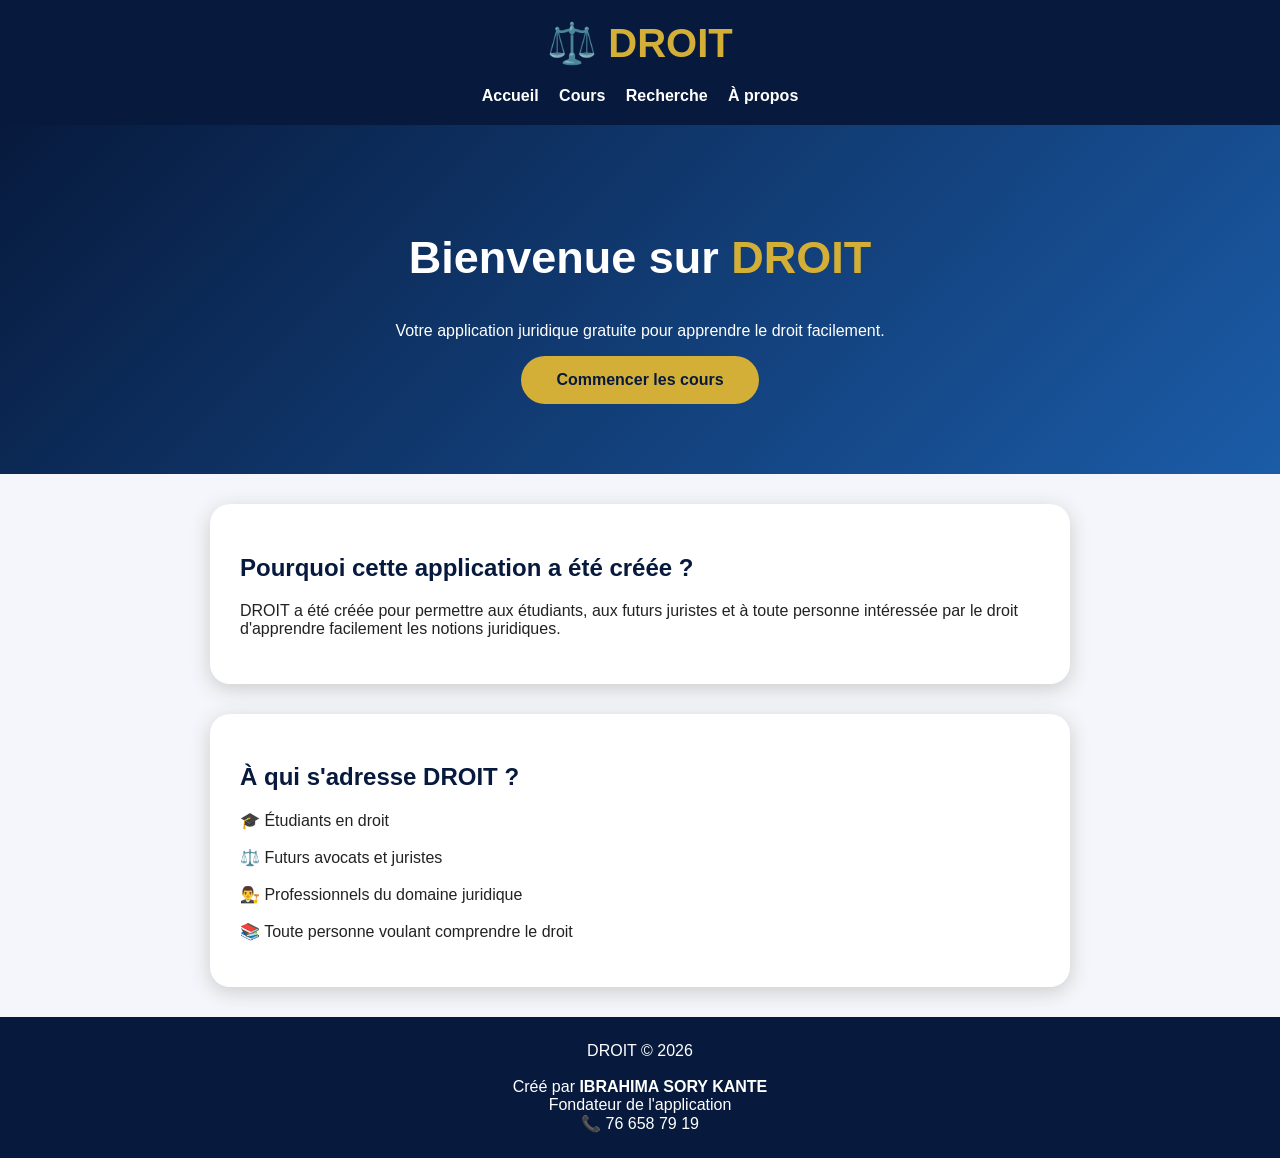
==== commit 61b0deba: "Refactor index.html with style and content updates" ====
--- a/index.html
+++ b/index.html
@@ -1,10 +1,13 @@
 <!DOCTYPE html>
 <html lang="fr">
+
 <head>
 <meta charset="UTF-8">
 <meta name="viewport" content="width=device-width, initial-scale=1.0">
 
-<title>DROIT - Votre assistant juridique</title>
+<title>DROIT - Application Juridique</title>
+
+<link rel="manifest" href="manifest.json">
 
 <style>
 body{
@@ -22,27 +25,27 @@
 }
 
 .logo{
-    font-size:35px;
+    font-size:40px;
     color:#d4af37;
     font-weight:bold;
 }
 
 nav{
-    margin-top:15px;
+    margin-top:20px;
 }
 
 nav a{
     color:white;
     text-decoration:none;
-    margin:10px;
+    margin:8px;
     font-weight:bold;
 }
 
 .hero{
-    background:linear-gradient(#071a3d,#154a8a);
+    background:linear-gradient(135deg,#071a3d,#1b5ca8);
     color:white;
     text-align:center;
-    padding:60px 20px;
+    padding:70px 20px;
 }
 
 .hero h1{
@@ -53,47 +56,56 @@
     color:#d4af37;
 }
 
-button{
+.btn{
+    display:inline-block;
     background:#d4af37;
     color:#071a3d;
-    border:none;
-    padding:15px 30px;
+    padding:15px 35px;
     border-radius:30px;
+    text-decoration:none;
     font-weight:bold;
-    font-size:18px;
-}
-
-section{
-    padding:40px 20px;
-    text-align:center;
-}
-
-.box{
+}
+
+.card{
     background:white;
-    margin:20px auto;
-    padding:25px;
-    max-width:700px;
-    border-radius:15px;
-    box-shadow:0 5px 15px #ccc;
+    max-width:800px;
+    margin:30px auto;
+    padding:30px;
+    border-radius:20px;
+    box-shadow:0 5px 20px #ccc;
+}
+
+h2{
+    color:#071a3d;
 }
 
 footer{
     background:#071a3d;
     color:white;
     text-align:center;
-    padding:20px;
+    padding:25px;
 }
 
 @media(max-width:600px){
-    .hero h1{
-        font-size:32px;
-    }
-}
+
+.hero h1{
+font-size:32px;
+}
+
+nav a{
+display:block;
+margin:15px;
+}
+
+}
+
 </style>
 
 </head>
 
+
 <body>
+
 
 <header>
 
@@ -101,88 +113,92 @@
 ⚖️ DROIT
 </div>
 
+
 <nav>
+
 <a href="index.html">Accueil</a>
 <a href="cours.html">Cours</a>
 <a href="recherche.html">Recherche</a>
 <a href="apropos.html">À propos</a>
+
 </nav>
 
 </header>
 
 
-<div class="hero">
+
+<section class="hero">
 
 <h1>
 Bienvenue sur <span>DROIT</span>
 </h1>
 
 <p>
-Votre assistant juridique moderne
+Votre application juridique gratuite pour apprendre le droit facilement.
 </p>
 
-<button>
-COMMENCER
-</button>
+<a class="btn" href="cours.html">
+Commencer les cours
+</a>
+
+</section>
+
+
+
+<div class="card">
+
+<h2>Pourquoi cette application a été créée ?</h2>
+
+<p>
+DROIT a été créée pour permettre aux étudiants,
+aux futurs juristes et à toute personne intéressée
+par le droit d'apprendre facilement les notions juridiques.
+</p>
 
 </div>
 
 
-<section>
-
-<div class="box">
-
-<h2>Pourquoi DROIT a été créé ?</h2>
+
+<div class="card">
+
+<h2>À qui s'adresse DROIT ?</h2>
 
 <p>
-L'application DROIT a été créée pour aider les étudiants,
-les passionnés du droit et toute personne souhaitant apprendre
-les règles juridiques facilement.
+🎓 Étudiants en droit<br><br>
+⚖️ Futurs avocats et juristes<br><br>
+👨‍⚖️ Professionnels du domaine juridique<br><br>
+📚 Toute personne voulant comprendre le droit
 </p>
 
 </div>
 
 
-<div class="box">
-
-<h2>À qui s'adresse DROIT ?</h2>
-
-<p>
-👨‍🎓 Étudiants en droit<br>
-⚖️ Futurs juristes<br>
-👩‍⚖️ Professionnels du domaine juridique<br>
-📚 Toute personne intéressée par le droit
-</p>
-
-</div>
-
-
-<div class="box">
-
-<h2>Apprendre le droit autrement</h2>
-
-<p>
-Des cours simples, organisés et accessibles
-sur téléphone et ordinateur.
-</p>
-
-</div>
-
-</section>
-
 
 <footer>
 
-<p>
-DROIT © 2026
-</p>
-
-<p>
-Créé par IBRAHIMA SORY KANTE
-</p>
+DROIT © 2026<br><br>
+
+Créé par <b>IBRAHIMA SORY KANTE</b><br>
+
+Fondateur de l'application<br>
+
+📞 76 658 79 19
 
 </footer>
 
 
+
+<script>
+
+if ("serviceWorker" in navigator) {
+
+navigator.serviceWorker.register("service-worker.js");
+
+}
+
+</script>
+
+
 </body>
+
 </html>
